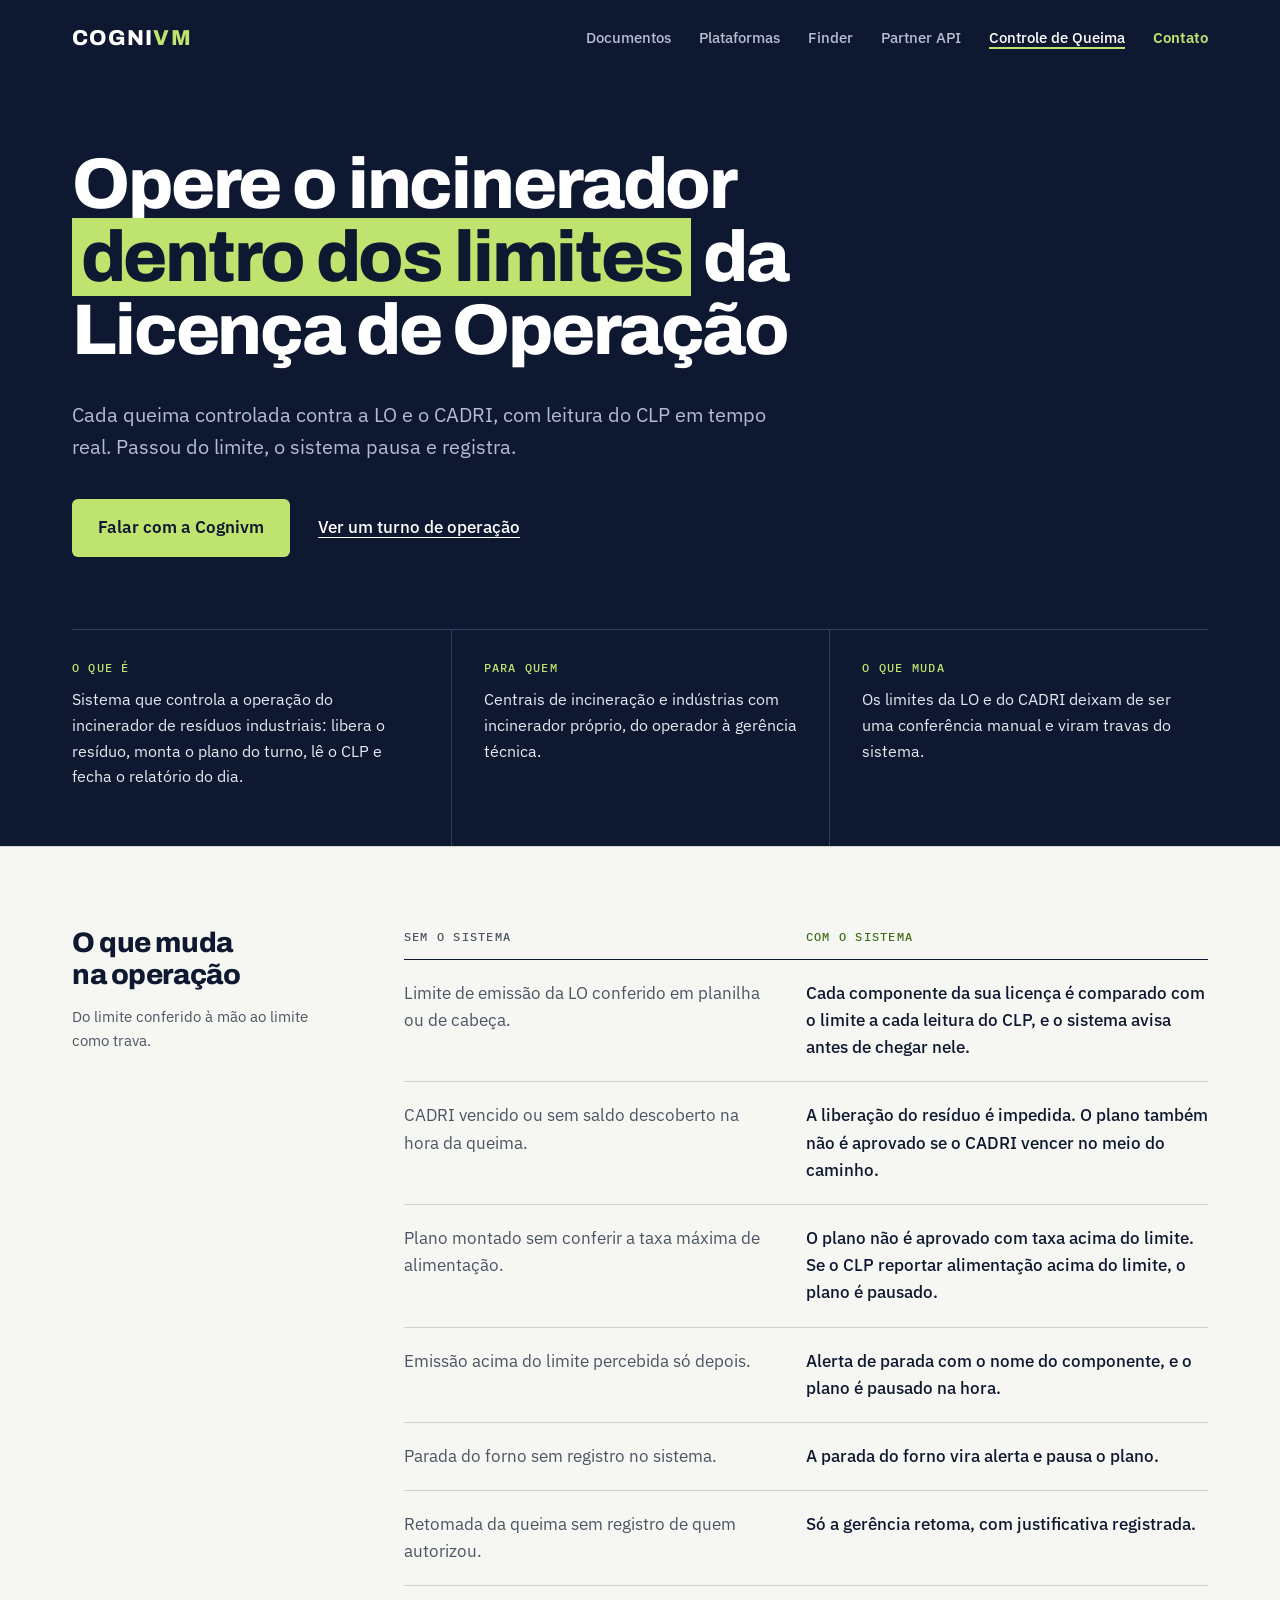
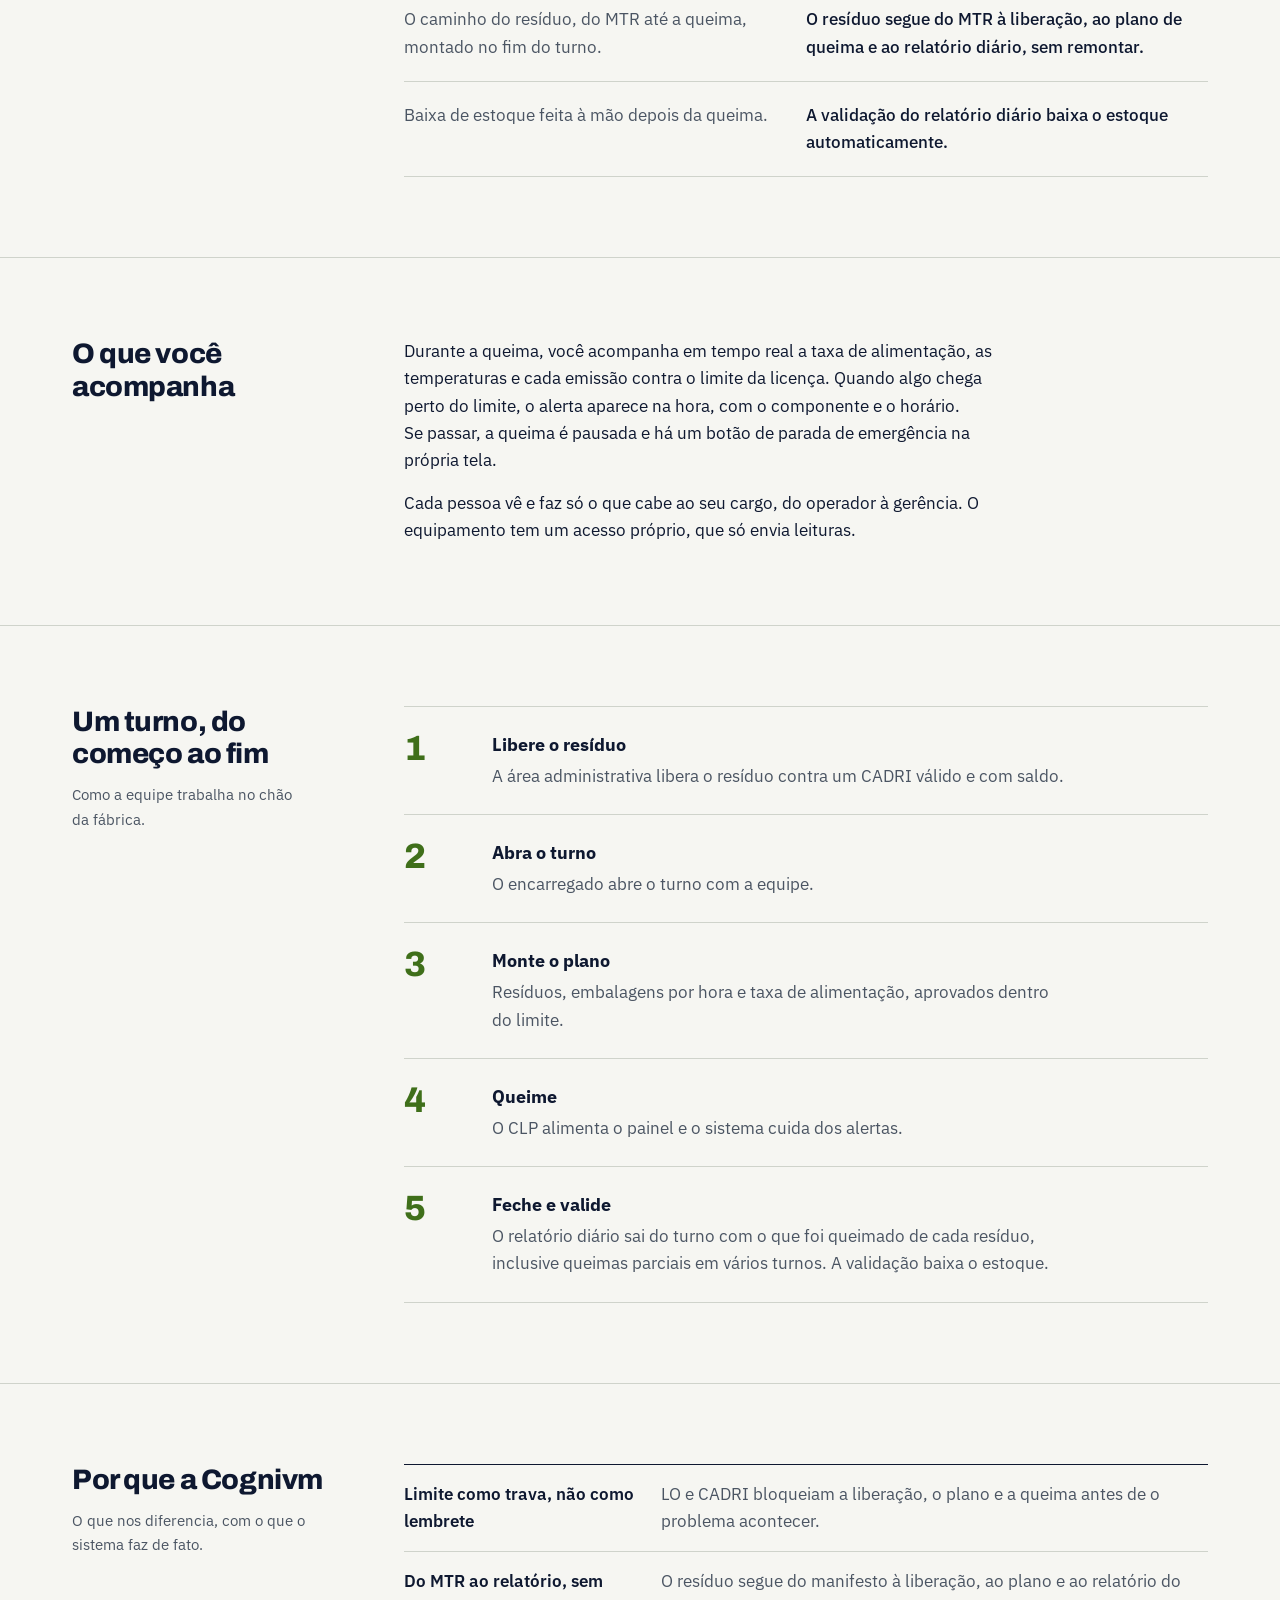
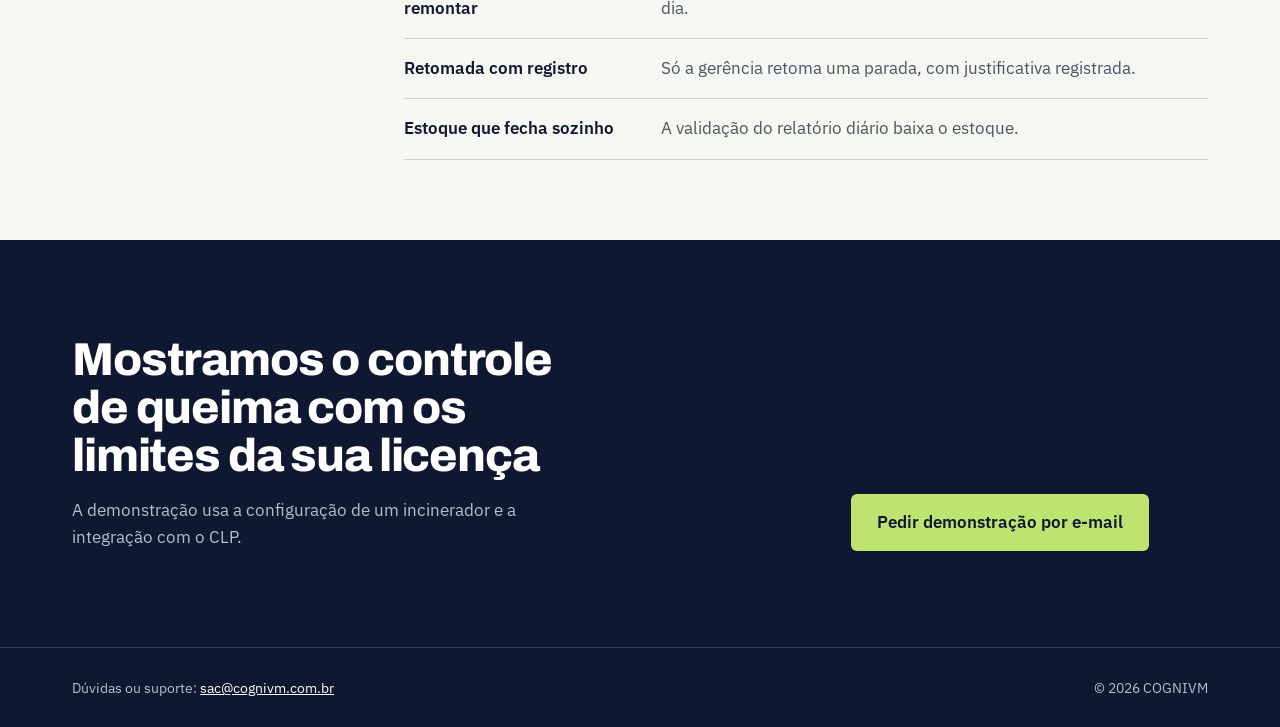
==== controle-de-queima.html @ 4757dc33 "Troca o conteúdo de manual de uso por benefício ao cliente Remove caminhos de menu, colunas de lista" ====
<!DOCTYPE html>
<html lang="pt-br">
<head>
    <meta charset="UTF-8">
    <meta name="viewport" content="width=device-width, initial-scale=1.0">
    <title>Controle de Queima | COGNIVM</title>
    <meta name="description" content="Controle do processo de incineração: limites da LO, CADRI, leitura do CLP, alertas e relatório diário.">
    <link rel="stylesheet" href="site.css">
</head>
<body>
    <header class="site-nav">
        <div class="wrap">
            <a href="index.html" class="wordmark">COGNI<span>VM</span></a>
            <ul>
                <li class="hide-md"><a href="documentos.html">Documentos</a></li>
                <li class="hide-md"><a href="plataformas.html">Plataformas</a></li>
                <li class="hide-md"><a href="finder.html">Finder</a></li>
                <li class="hide-md"><a href="partner-api.html">Partner API</a></li>
                <li class="hide-md"><a href="controle-de-queima.html" aria-current="page">Controle de Queima</a></li>
                <li class="show-md"><a href="index.html#produtos">Produtos</a></li>
                <li><a href="#contato" class="nav-contact">Contato</a></li>
            </ul>
        </div>
    </header>

    <main>
        <section class="hero">
            <div class="wrap">
                <h1>Opere o incinerador <mark>dentro dos limites</mark> da Licença de Operação</h1>
                <p class="lead">Cada queima controlada contra a LO e o CADRI, com leitura do CLP em tempo real. Passou do limite, o sistema pausa e registra.</p>
                <div class="actions">
                    <a href="#contato" class="btn-primary">Falar com a Cognivm</a>
                    <a href="#turno" class="link-ink">Ver um turno de operação</a>
                </div>
                <dl class="ficha">
                    <div><dt>O que é</dt><dd>Sistema que controla a operação do incinerador de resíduos industriais: libera o resíduo, monta o plano do turno, lê o CLP e fecha o relatório do dia.</dd></div>
                    <div><dt>Para quem</dt><dd>Centrais de incineração e indústrias com incinerador próprio, do operador à gerência técnica.</dd></div>
                    <div><dt>O que muda</dt><dd>Os limites da LO e do CADRI deixam de ser uma conferência manual e viram travas do sistema.</dd></div>
                </dl>
            </div>
        </section>

        <section class="row">
            <div class="wrap">
                <div class="rail">
                    <h2>O que muda na operação</h2>
                    <p>Do limite conferido à mão ao limite como trava.</p>
                </div>
                <div>
                    <table class="ledger">
                        <thead>
                            <tr><th scope="col">Sem o sistema</th><th scope="col">Com o sistema</th></tr>
                        </thead>
                        <tbody>
                        <tr>
                            <td data-label="Sem o sistema">Limite de emissão da LO conferido em planilha ou de cabeça.</td>
                            <td data-label="Com o sistema">Cada componente da sua licença é comparado com o limite a cada leitura do CLP, e o sistema avisa antes de chegar nele.</td>
                        </tr>
                        <tr>
                            <td data-label="Sem o sistema">CADRI vencido ou sem saldo descoberto na hora da queima.</td>
                            <td data-label="Com o sistema">A liberação do resíduo é impedida. O plano também não é aprovado se o CADRI vencer no meio do caminho.</td>
                        </tr>
                        <tr>
                            <td data-label="Sem o sistema">Plano montado sem conferir a taxa máxima de alimentação.</td>
                            <td data-label="Com o sistema">O plano não é aprovado com taxa acima do limite. Se o CLP reportar alimentação acima do limite, o plano é pausado.</td>
                        </tr>
                        <tr>
                            <td data-label="Sem o sistema">Emissão acima do limite percebida só depois.</td>
                            <td data-label="Com o sistema">Alerta de parada com o nome do componente, e o plano é pausado na hora.</td>
                        </tr>
                        <tr>
                            <td data-label="Sem o sistema">Parada do forno sem registro no sistema.</td>
                            <td data-label="Com o sistema">A parada do forno vira alerta e pausa o plano.</td>
                        </tr>
                        <tr>
                            <td data-label="Sem o sistema">Retomada da queima sem registro de quem autorizou.</td>
                            <td data-label="Com o sistema">Só a gerência retoma, com justificativa registrada.</td>
                        </tr>
                        <tr>
                            <td data-label="Sem o sistema">O caminho do resíduo, do MTR até a queima, montado no fim do turno.</td>
                            <td data-label="Com o sistema">O resíduo segue do MTR à liberação, ao plano de queima e ao relatório diário, sem remontar.</td>
                        </tr>
                        <tr>
                            <td data-label="Sem o sistema">Baixa de estoque feita à mão depois da queima.</td>
                            <td data-label="Com o sistema">A validação do relatório diário baixa o estoque automaticamente.</td>
                        </tr>
                        </tbody>
                    </table>
                </div>
            </div>
        </section>
        <section class="row">
            <div class="wrap">
                <div class="rail">
                    <h2>O que você acompanha</h2>
                </div>
                <div>
                    <div class="prose">
                        <p>Durante a queima, você acompanha em tempo real a taxa de alimentação, as temperaturas e cada emissão contra o limite da licença. Quando algo chega perto do limite, o alerta aparece na hora, com o componente e o horário. Se passar, a queima é pausada e há um botão de parada de emergência na própria tela.</p>
                        <p>Cada pessoa vê e faz só o que cabe ao seu cargo, do operador à gerência. O equipamento tem um acesso próprio, que só envia leituras.</p>
                    </div>
                </div>
            </div>
        </section>
        <section class="row" id="turno">
            <div class="wrap">
                <div class="rail">
                    <h2>Um turno, do começo ao fim</h2>
                    <p>Como a equipe trabalha no chão da fábrica.</p>
                </div>
                <div>
                    <ol class="vsteps">
                        <li><div><strong>Libere o resíduo</strong><p>A área administrativa libera o resíduo contra um CADRI válido e com saldo.</p></div></li>
                        <li><div><strong>Abra o turno</strong><p>O encarregado abre o turno com a equipe.</p></div></li>
                        <li><div><strong>Monte o plano</strong><p>Resíduos, embalagens por hora e taxa de alimentação, aprovados dentro do limite.</p></div></li>
                        <li><div><strong>Queime</strong><p>O CLP alimenta o painel e o sistema cuida dos alertas.</p></div></li>
                        <li><div><strong>Feche e valide</strong><p>O relatório diário sai do turno com o que foi queimado de cada resíduo, inclusive queimas parciais em vários turnos. A validação baixa o estoque.</p></div></li>
                    </ol>
                </div>
            </div>
        </section>
        <section class="row">
            <div class="wrap">
                <div class="rail">
                    <h2>Por que a Cognivm</h2>
                    <p>O que nos diferencia, com o que o sistema faz de fato.</p>
                </div>
                <div>
                    <table class="rules">
                        <caption class="sr-only">Por que a Cognivm</caption>
                        <tbody>
                            <tr><th scope="row">Limite como trava, não como lembrete</th><td>LO e CADRI bloqueiam a liberação, o plano e a queima antes de o problema acontecer.</td></tr>
                            <tr><th scope="row">Do MTR ao relatório, sem remontar</th><td>O resíduo segue do manifesto à liberação, ao plano e ao relatório do dia.</td></tr>
                            <tr><th scope="row">Retomada com registro</th><td>Só a gerência retoma uma parada, com justificativa registrada.</td></tr>
                            <tr><th scope="row">Estoque que fecha sozinho</th><td>A validação do relatório diário baixa o estoque.</td></tr>
                        </tbody>
                    </table>
                </div>
            </div>
        </section>
        <section class="cta" id="contato">
            <div class="wrap">
                <div>
                    <h2>Mostramos o controle de queima com os limites da sua licença</h2>
                    <p>A demonstração usa a configuração de um incinerador e a integração com o CLP.</p>
                </div>
                <div>
                    <a href="mailto:sac@cognivm.com.br?subject=Demonstra%C3%A7%C3%A3o%20Controle%20de%20Queima" class="btn-primary">Pedir demonstração por e-mail</a>
                </div>
            </div>
        </section>
    </main>

    <footer class="site-footer">
        <div class="wrap">
            <span>Dúvidas ou suporte: <a href="mailto:sac@cognivm.com.br">sac@cognivm.com.br</a></span>
            <span>&copy; 2026 COGNIVM</span>
        </div>
    </footer>
</body>
</html>
---- site.css ----
@import url('https://fonts.googleapis.com/css2?family=Archivo:wght@700;800&family=IBM+Plex+Sans:wght@400;500;600&family=IBM+Plex+Mono:wght@500&display=swap');

/* Tokens: ver DESIGN.md. Azul-marinho e verde-folha do logo. */
:root {
    --ink: #0E1830;
    --paper: #F6F6F2;
    --white: #FFFFFF;
    --muted: #4B5563;
    --rule: #CFD3CB;
    --on-ink: #E6EAF2;
    --on-ink-muted: #B4BED1;
    --rule-ink: #2E3C61;
    --lime: #BEE36E;
    --lime-hover: #CDEB8A;
    --green: #3F6F1A;
    --green-tint: #E4EFD3;
    --st-yellow: #D9A21B;
    --st-red: #B3261E;
    --st-blue: #1F5FA8;
    --st-gray: #8A919E;

    --font-display: 'Archivo', 'IBM Plex Sans', sans-serif;
    --font-text: 'IBM Plex Sans', -apple-system, sans-serif;
    --font-mono: 'IBM Plex Mono', ui-monospace, monospace;

    --radius: 6px;
    --max: 1200px;
}

* { margin: 0; padding: 0; box-sizing: border-box; }
html { color-scheme: light; scroll-behavior: smooth; }
@media (prefers-reduced-motion: reduce) { html { scroll-behavior: auto; } }

body {
    font-family: var(--font-text);
    font-size: 17px;
    line-height: 1.6;
    color: var(--ink);
    background: var(--paper);
}

h1, h2, h3 {
    font-family: var(--font-display);
    font-weight: 800;
    line-height: 1.05;
    letter-spacing: -0.02em;
    text-wrap: balance;
}
h2 { font-size: clamp(1.5rem, 2.2vw, 1.9rem); letter-spacing: -0.015em; line-height: 1.15; }
h3 { font-size: 1.2rem; line-height: 1.2; }
p { text-wrap: pretty; }

a { color: var(--green); }
a:focus-visible, button:focus-visible { outline: 2px solid var(--green); outline-offset: 3px; }
.site-nav a:focus-visible, .site-nav button:focus-visible,
.hero a:focus-visible, .cta a:focus-visible, .site-footer a:focus-visible,
.modal button:focus-visible { outline-color: var(--lime); }

.wrap { max-width: var(--max); margin: 0 auto; padding: 0 32px; }
.sr-only { position: absolute; width: 1px; height: 1px; overflow: hidden; clip: rect(0 0 0 0); white-space: nowrap; }

/* ── Nav ── */
.site-nav { background: var(--ink); color: var(--on-ink); }
.site-nav .wrap { display: flex; align-items: center; justify-content: space-between; height: 76px; }
.wordmark {
    font-family: var(--font-display);
    font-weight: 800;
    font-size: 1.35rem;
    letter-spacing: 0.06em;
    color: var(--white);
    text-decoration: none;
}
.wordmark span { color: var(--lime); }
.site-nav ul { display: flex; gap: 28px; list-style: none; align-items: center; }
.site-nav ul a, .site-nav button.link {
    color: var(--on-ink-muted);
    text-decoration: none;
    font: inherit;
    font-size: 0.95rem;
    font-weight: 500;
    background: none;
    border: 0;
    cursor: pointer;
    transition: color 150ms ease-out;
}
.site-nav ul a:hover, .site-nav button.link:hover { color: var(--white); }
.site-nav ul a[aria-current="page"] { color: var(--white); box-shadow: 0 2px 0 var(--lime); }
.site-nav ul a.nav-contact { color: var(--lime); font-weight: 600; }
.site-nav .show-md { display: none; }

/* ── Botões ── */
.btn-primary {
    display: inline-block;
    background: var(--lime);
    color: var(--ink);
    padding: 15px 26px;
    border-radius: var(--radius);
    font-weight: 600;
    text-decoration: none;
    transition: background-color 150ms ease-out;
}
.btn-primary:hover { background: var(--lime-hover); }
.link-ink { color: var(--white); font-weight: 500; text-underline-offset: 4px; }
.link-ink:hover { color: var(--lime); }
.text-link { font-weight: 600; text-underline-offset: 4px; }

/* ── Hero ── */
.hero { background: var(--ink); color: var(--on-ink); padding: 72px 0 0; }
.hero h1 {
    color: var(--white);
    font-size: clamp(2.3rem, 5.6vw, 4.75rem);
    line-height: 1.02;
    letter-spacing: -0.03em;
    max-width: 21ch;
    margin-bottom: 32px;
}
.hero mark {
    background: var(--lime);
    color: var(--ink);
    padding: 0 0.12em;
    -webkit-box-decoration-break: clone;
    box-decoration-break: clone;
}
.hero .lead { font-size: 1.25rem; color: var(--on-ink-muted); max-width: 58ch; margin-bottom: 36px; }
.hero .actions { display: flex; gap: 28px; align-items: center; flex-wrap: wrap; margin-bottom: 72px; }

/* As três respostas que o cliente procura */
.ficha { display: grid; grid-template-columns: repeat(3, 1fr); border-top: 1px solid var(--rule-ink); }
.ficha > div { padding: 28px 32px 56px 0; }
.ficha > div + div { padding-left: 32px; border-left: 1px solid var(--rule-ink); }
.ficha dt {
    font-family: var(--font-mono);
    font-weight: 500;
    font-size: 0.78rem;
    letter-spacing: 0.1em;
    text-transform: uppercase;
    color: var(--lime);
    margin-bottom: 10px;
}
.ficha dd { color: var(--on-ink); font-size: 1rem; max-width: 40ch; }

/* ── Seções: título na margem, conteúdo ao lado ── */
.row { border-top: 1px solid var(--rule); padding: 80px 0; }
.row:first-of-type { border-top: 0; }
.row .wrap { display: grid; grid-template-columns: 3fr 9fr; gap: 64px; }
.row--flat .wrap { display: block; }
.rail { align-self: start; position: sticky; top: 28px; }
.rail p { color: var(--muted); font-size: 0.95rem; margin-top: 12px; max-width: 30ch; }

/* ── Ledger: sem o sistema / com o sistema ── */
.ledger { width: 100%; border-collapse: collapse; }
.ledger th {
    text-align: left;
    font-family: var(--font-mono);
    font-weight: 500;
    font-size: 0.78rem;
    letter-spacing: 0.1em;
    text-transform: uppercase;
    color: var(--muted);
    padding: 0 32px 12px 0;
    border-bottom: 1px solid var(--ink);
}
.ledger th + th { color: var(--green); }
.ledger td { padding: 20px 32px 20px 0; vertical-align: top; border-bottom: 1px solid var(--rule); width: 50%; }
.ledger td:first-child { color: var(--muted); }
.ledger td:last-child { font-weight: 500; padding-right: 0; }

/* ── Documento com definição (Resíduos) ── */
.docrow { display: grid; grid-template-columns: 2fr 5fr; gap: 48px; padding: 32px 0; border-bottom: 1px solid var(--rule); }
.docrow:first-child { padding-top: 0; }
.docrow .acronym { font-family: var(--font-display); font-weight: 800; font-size: clamp(3rem, 6vw, 4.5rem); line-height: 0.95; letter-spacing: -0.03em; }
.docrow .full { color: var(--muted); font-size: 0.9rem; margin-top: 8px; }
.docrow .def { font-size: 1.15rem; max-width: 52ch; margin-bottom: 20px; }
.docrow .label {
    font-family: var(--font-mono);
    font-weight: 500;
    font-size: 0.78rem;
    letter-spacing: 0.1em;
    text-transform: uppercase;
    color: var(--green);
    margin-bottom: 8px;
}
.docrow ul { padding-left: 20px; }
.docrow li { margin-bottom: 6px; max-width: 58ch; }

/* ── Passos em sequência ── */
.vsteps { list-style: none; counter-reset: v; }
.vsteps li {
    counter-increment: v;
    display: grid;
    grid-template-columns: 72px 1fr;
    gap: 16px;
    padding: 24px 0;
    border-top: 1px solid var(--rule);
}
.vsteps li:last-child { border-bottom: 1px solid var(--rule); }
.vsteps li::before { content: counter(v); font-family: var(--font-display); font-weight: 800; font-size: 2.2rem; line-height: 1; color: var(--green); }
.vsteps strong { display: block; font-size: 1.1rem; margin-bottom: 4px; }
.vsteps p { color: var(--muted); max-width: 58ch; }

/* ── Tabelas de referência ── */
.rules { width: 100%; border-collapse: collapse; border-top: 1px solid var(--ink); }
.rules th, .rules td { text-align: left; vertical-align: top; padding: 16px 24px 16px 0; border-bottom: 1px solid var(--rule); }
.rules th { width: 32%; font-weight: 600; }
.rules td { color: var(--muted); }

.table-scroll { overflow-x: auto; }
.matrix { width: 100%; min-width: 640px; border-collapse: collapse; font-size: 0.95rem; }
.matrix th, .matrix td { text-align: left; padding: 14px 20px 14px 0; border-bottom: 1px solid var(--rule); vertical-align: top; }
.matrix thead th {
    font-family: var(--font-mono);
    font-weight: 500;
    font-size: 0.78rem;
    letter-spacing: 0.1em;
    text-transform: uppercase;
    color: var(--muted);
    border-bottom: 1px solid var(--ink);
}
.matrix tbody th { font-weight: 600; white-space: nowrap; }
.matrix tbody th small { display: block; font-weight: 400; color: var(--muted); font-size: 0.85rem; }
.matrix .yes { color: var(--green); font-weight: 600; }
.matrix-note { margin-top: 16px; font-size: 0.92rem; color: var(--muted); max-width: 64ch; }
.lead-in { font-size: 1.1rem; max-width: 56ch; margin-bottom: 28px; }

.facts { border-top: 1px solid var(--ink); }
.facts div { display: grid; grid-template-columns: 160px 1fr; gap: 16px; padding: 14px 0; border-bottom: 1px solid var(--rule); }
.facts dt { font-weight: 600; }
.facts dd { color: var(--muted); }
.facts-label {
    font-family: var(--font-mono);
    font-weight: 500;
    font-size: 0.78rem;
    letter-spacing: 0.1em;
    text-transform: uppercase;
    color: var(--green);
    margin-bottom: 10px;
}
.stack > * + * { margin-top: 40px; }

.prose p { max-width: 62ch; margin-bottom: 16px; }
.prose p:last-child { margin-bottom: 0; }

/* ── Home: produtos explicados ── */
.product { border-top: 1px solid var(--ink); padding: 48px 0; display: grid; grid-template-columns: 5fr 7fr; gap: 64px; }
.product h2 { font-size: clamp(2rem, 3.6vw, 3rem); letter-spacing: -0.025em; line-height: 1; margin-bottom: 20px; }
.product .more { display: inline-block; margin-top: 4px; }
.product dl > div { display: grid; grid-template-columns: 120px 1fr; gap: 16px; padding: 14px 0; border-bottom: 1px solid var(--rule); }
.product dl > div:last-child { border-bottom: 0; }
.product dt {
    font-family: var(--font-mono);
    font-weight: 500;
    font-size: 0.78rem;
    letter-spacing: 0.1em;
    text-transform: uppercase;
    color: var(--green);
    padding-top: 4px;
}
.product dd { max-width: 58ch; }
.product--minor { padding: 28px 0; }
.product--minor h2 { font-size: 1.5rem; margin-bottom: 0; }

/* ── Chamada final ── */
.cta { background: var(--ink); color: var(--on-ink); padding: 96px 0; }
.cta .wrap { display: grid; grid-template-columns: 8fr 4fr; gap: 64px; align-items: end; }
.cta h2 { color: var(--white); font-size: clamp(1.9rem, 3.6vw, 3rem); letter-spacing: -0.025em; line-height: 1.05; max-width: 20ch; }
.cta p { color: var(--on-ink-muted); margin-top: 16px; max-width: 52ch; }

.site-footer { background: var(--ink); border-top: 1px solid var(--rule-ink); padding: 28px 0; font-size: 0.9rem; color: var(--on-ink-muted); }
.site-footer .wrap { display: flex; justify-content: space-between; gap: 16px; flex-wrap: wrap; }
.site-footer a { color: var(--white); }

/* Modal do vídeo institucional */
.modal { display: none; position: fixed; inset: 0; z-index: 10; background: rgba(14, 24, 48, 0.94); }
.modal.open { display: grid; place-items: center; }
.modal-inner { width: min(900px, 90vw); }
.modal video { width: 100%; display: block; border-radius: var(--radius); }
.modal-close { display: block; margin: 0 0 12px auto; background: none; border: 0; color: var(--white); font: inherit; font-weight: 600; cursor: pointer; }

/* ── Responsivo ── */
@media (max-width: 960px) {
    .site-nav ul .hide-md { display: none; }
    .site-nav ul .show-md { display: list-item; }
    .row .wrap, .product, .cta .wrap, .docrow { grid-template-columns: 1fr; gap: 32px; }
    .rail { position: static; }
    .row { padding: 56px 0; }
    .ficha { grid-template-columns: 1fr; }
    .ficha > div, .ficha > div + div { padding: 24px 0; border-left: 0; border-bottom: 1px solid var(--rule-ink); }
    .ficha > div:last-child { border-bottom: 0; padding-bottom: 48px; }
    .ledger, .ledger tbody, .ledger tr, .ledger td { display: block; width: 100%; }
    .ledger thead { display: none; }
    .ledger tr { padding: 20px 0; border-bottom: 1px solid var(--rule); }
    .ledger td { border: 0; padding: 4px 0; width: 100%; }
    .ledger td::before { content: attr(data-label); display: block; font-family: var(--font-mono); font-size: 0.72rem; letter-spacing: 0.1em; text-transform: uppercase; color: var(--muted); margin-bottom: 2px; }
    .ledger td:last-child::before { color: var(--green); }
    .rules th { width: auto; display: block; padding-bottom: 4px; border-bottom: 0; }
    .rules td { display: block; padding-top: 0; }
}
@media (max-width: 600px) {
    .wrap { padding: 0 20px; }
    .hero { padding-top: 48px; }
    .hero .actions { margin-bottom: 48px; }
    .site-nav ul { gap: 16px; }
    .site-nav ul .hide-sm { display: none; }
    .facts div, .product dl > div { grid-template-columns: 1fr; gap: 2px; }
    .vsteps li { grid-template-columns: 48px 1fr; }
    .cta { padding: 64px 0; }
}

/* ── Caminho de menu no Odoo ── */
.path { display: flex; flex-wrap: wrap; gap: 6px 8px; align-items: center; font-family: var(--font-mono); font-size: 0.82rem; }
.path span { border: 1px solid var(--rule); background: var(--white); padding: 3px 10px; border-radius: var(--radius); }
.path i { font-style: normal; color: var(--muted); }
.path b { font-weight: 500; color: var(--muted); }

/* ── Tarefas em poucos passos ── */
.task { padding: 28px 0; border-top: 1px solid var(--rule); display: grid; grid-template-columns: 4fr 8fr; gap: 32px; }
.task:last-child { border-bottom: 1px solid var(--rule); }
.task h3 { margin-bottom: 12px; }
.task ol { padding-left: 22px; }
.task li { margin-bottom: 6px; max-width: 58ch; }
.task li::marker { color: var(--green); font-weight: 600; }

/* ── Cobertura por plataforma: tudo preenchido ── */
.cover { width: 100%; min-width: 640px; border-collapse: separate; border-spacing: 6px; margin: -6px; }
.cover thead th {
    text-align: left;
    font-family: var(--font-mono);
    font-weight: 500;
    font-size: 0.78rem;
    letter-spacing: 0.1em;
    text-transform: uppercase;
    color: var(--muted);
    padding: 0 12px 6px;
}
.cover tbody th { text-align: left; font-weight: 600; padding: 12px 12px 12px 0; white-space: nowrap; vertical-align: middle; }
.cover tbody th small { display: block; font-weight: 400; color: var(--muted); font-size: 0.82rem; }
.cover td { background: var(--green-tint); padding: 12px 14px; border-radius: var(--radius); vertical-align: top; font-size: 0.92rem; }
.cover td strong { display: block; font-size: 0.95rem; }
.cover td span { color: var(--muted); font-size: 0.85rem; }
.cover td.strong { background: var(--green); color: var(--white); }
.cover td.strong span { color: #E4EFD3; }

/* ── Legenda de situações ── */
.legend { list-style: none; border-top: 1px solid var(--ink); }
.legend li { display: grid; grid-template-columns: 24px 140px 1fr; gap: 12px; align-items: baseline; padding: 12px 0; border-bottom: 1px solid var(--rule); }
.legend .sw { width: 12px; height: 12px; display: inline-block; }
.legend .sw--green { background: var(--green); }
.legend .sw--yellow { background: var(--st-yellow); }
.legend .sw--red { background: var(--st-red); }
.legend .sw--blue { background: var(--st-blue); }
.legend .sw--gray { background: var(--st-gray); }
.legend strong { font-weight: 600; }
.legend span:last-child { color: var(--muted); }

@media (max-width: 960px) {
    .task { grid-template-columns: 1fr; gap: 12px; }
}
@media (max-width: 600px) {
    .legend li { grid-template-columns: 24px 1fr; }
    .legend span:last-child { grid-column: 2; }
}
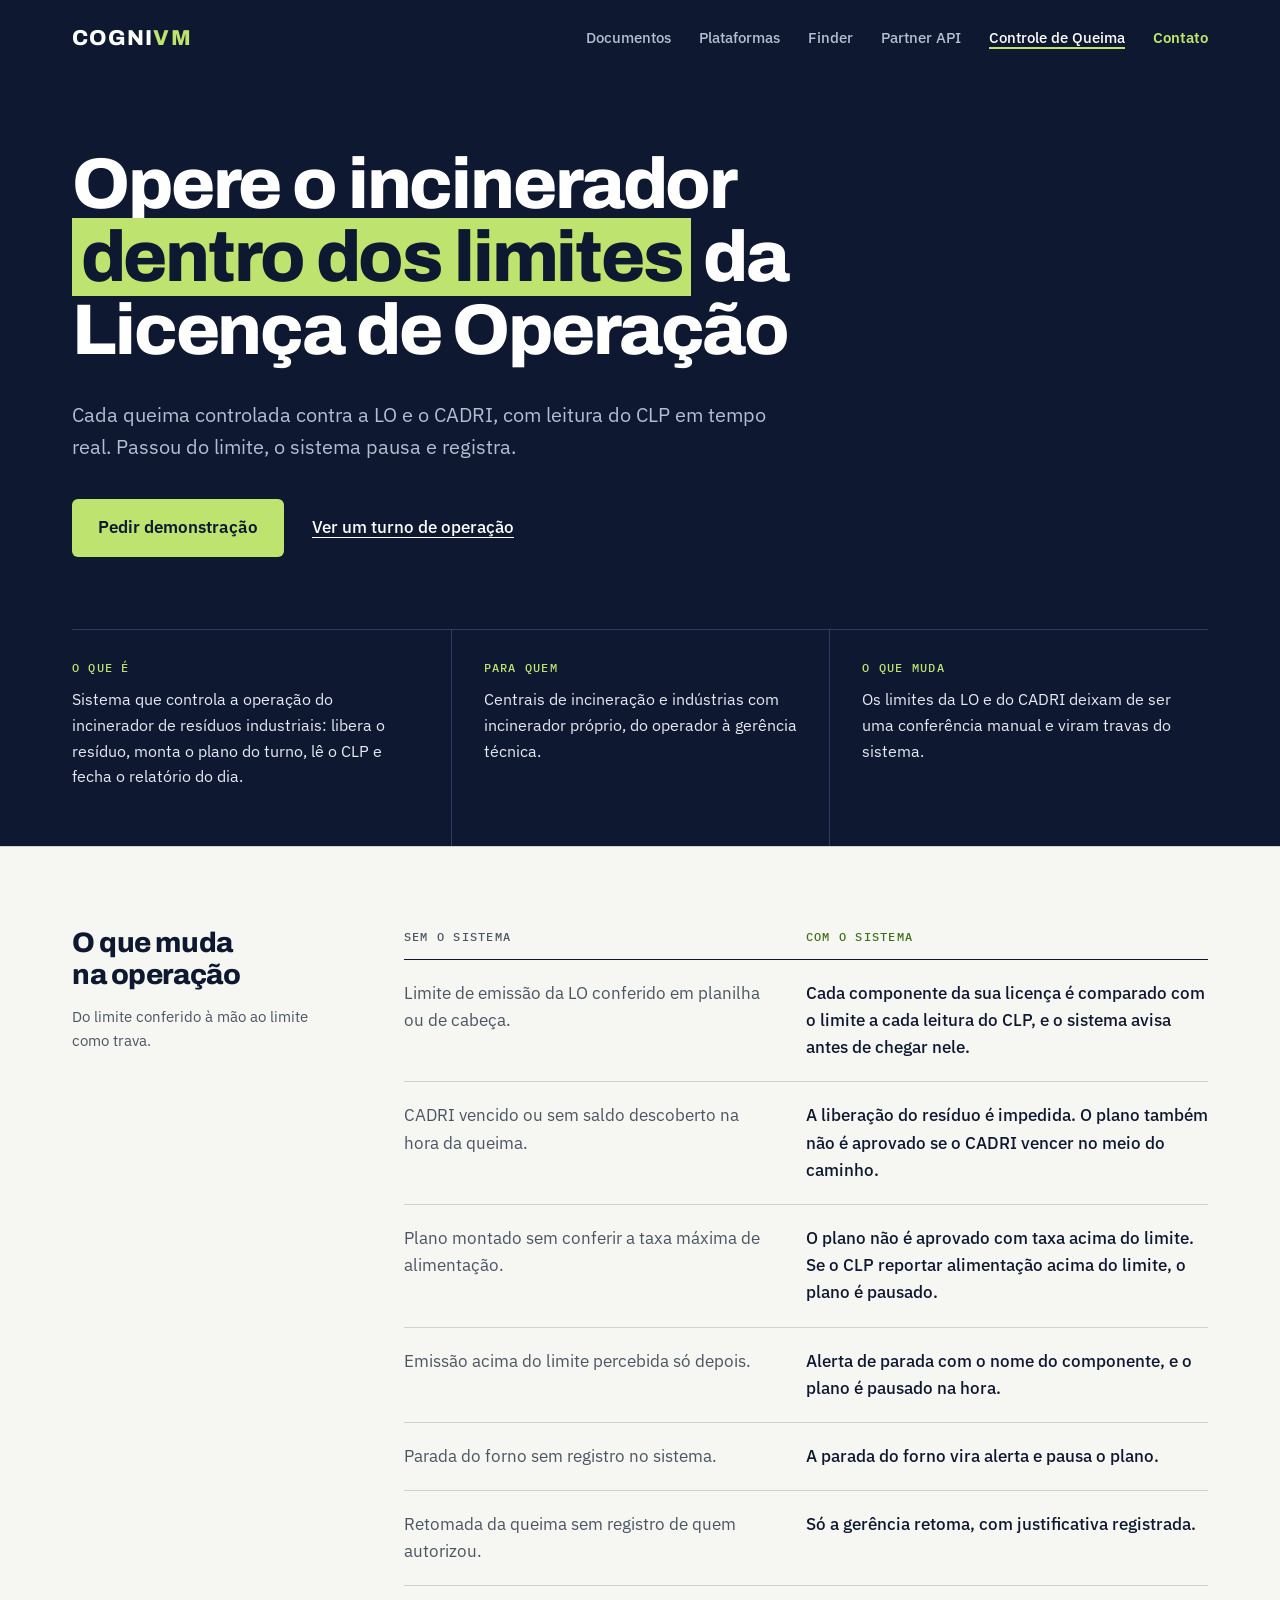
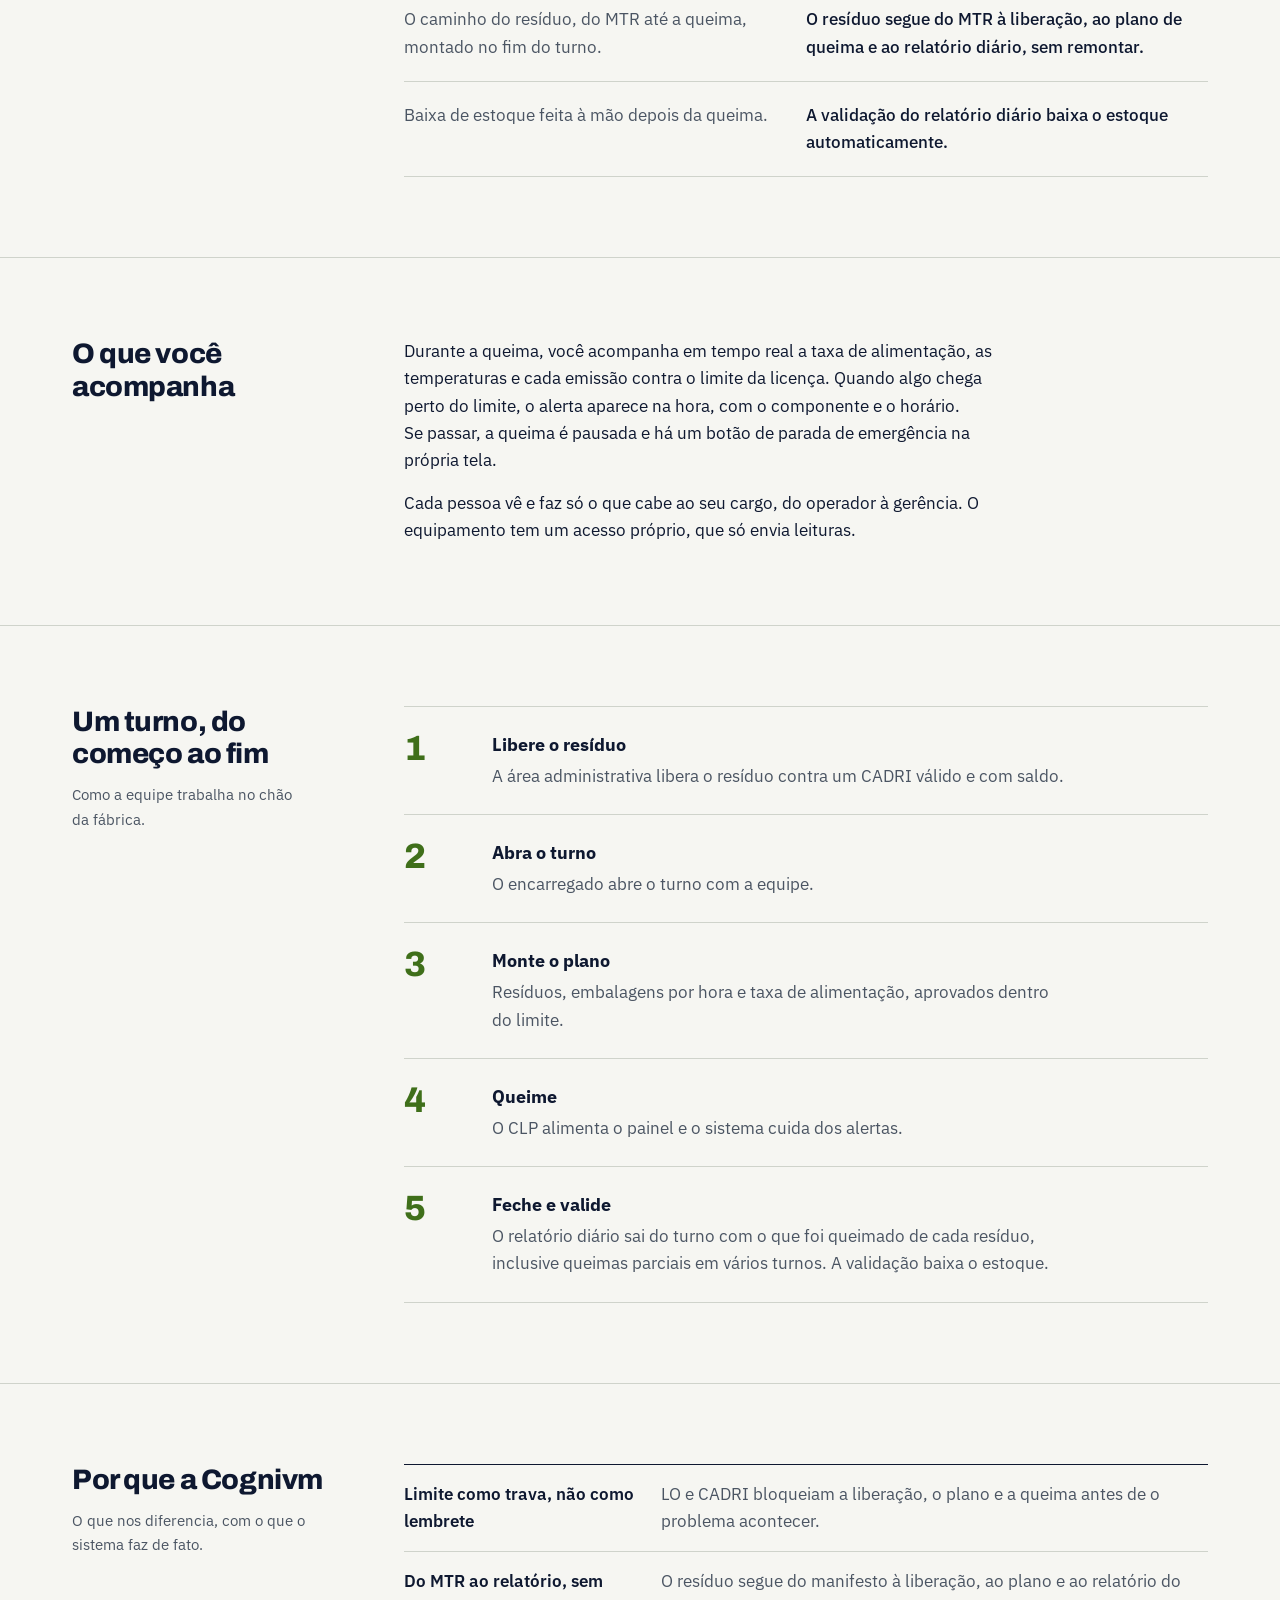
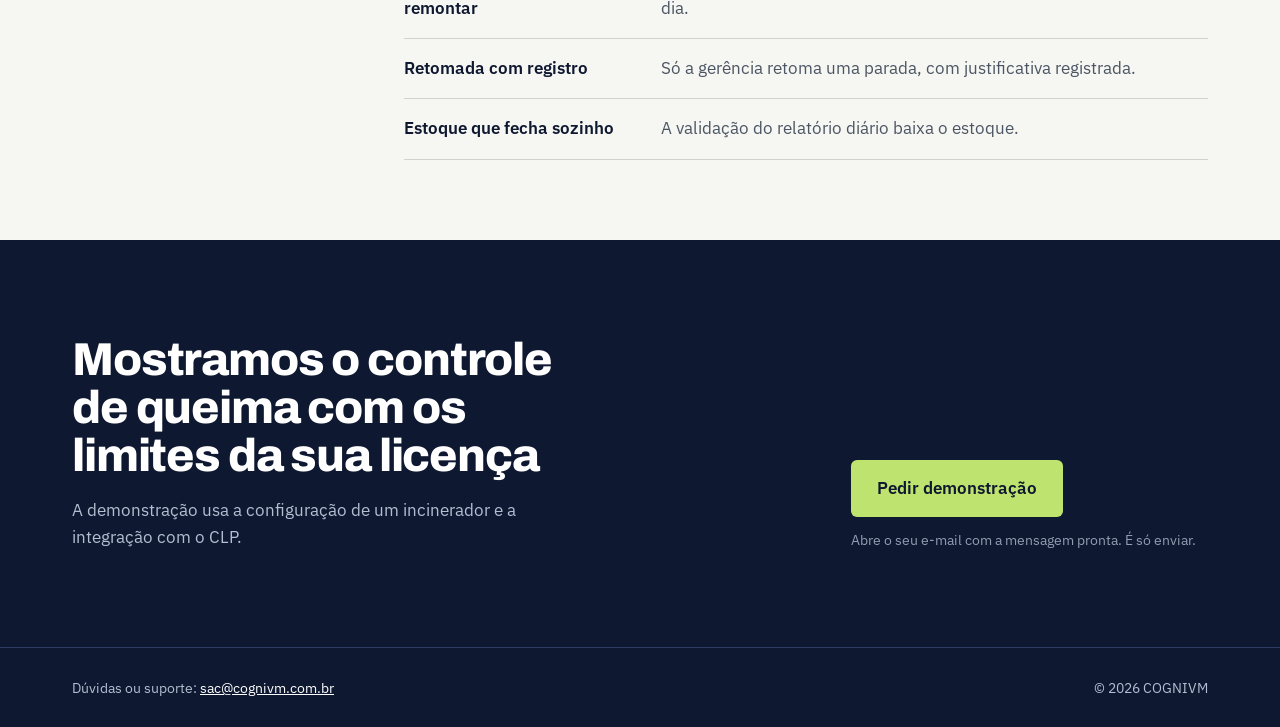
==== commit 179522da: "Aplica boas práticas de landing page SaaS: CTA único, vídeo logo após o hero e títulos mais curtos C" ====
--- a/controle-de-queima.html
+++ b/controle-de-queima.html
@@ -29,7 +29,7 @@
                 <h1>Opere o incinerador <mark>dentro dos limites</mark> da Licença de Operação</h1>
                 <p class="lead">Cada queima controlada contra a LO e o CADRI, com leitura do CLP em tempo real. Passou do limite, o sistema pausa e registra.</p>
                 <div class="actions">
-                    <a href="#contato" class="btn-primary">Falar com a Cognivm</a>
+                    <a href="#contato" class="btn-primary">Pedir demonstração</a>
                     <a href="#turno" class="link-ink">Ver um turno de operação</a>
                 </div>
                 <dl class="ficha">
@@ -145,7 +145,8 @@
                     <p>A demonstração usa a configuração de um incinerador e a integração com o CLP.</p>
                 </div>
                 <div>
-                    <a href="mailto:sac@cognivm.com.br?subject=Demonstra%C3%A7%C3%A3o%20Controle%20de%20Queima" class="btn-primary">Pedir demonstração por e-mail</a>
+                    <a href="mailto:sac@cognivm.com.br?subject=Demonstra%C3%A7%C3%A3o%20Controle%20de%20Queima" class="btn-primary">Pedir demonstração</a>
+                    <p class="micro">Abre o seu e-mail com a mensagem pronta. É só enviar.</p>
                 </div>
             </div>
         </section>
--- a/site.css
+++ b/site.css
@@ -53,8 +53,7 @@
 a { color: var(--green); }
 a:focus-visible, button:focus-visible { outline: 2px solid var(--green); outline-offset: 3px; }
 .site-nav a:focus-visible, .site-nav button:focus-visible,
-.hero a:focus-visible, .cta a:focus-visible, .site-footer a:focus-visible,
-.modal button:focus-visible { outline-color: var(--lime); }
+.hero a:focus-visible, .cta a:focus-visible, .site-footer a:focus-visible { outline-color: var(--lime); }
 
 .wrap { max-width: var(--max); margin: 0 auto; padding: 0 32px; }
 .sr-only { position: absolute; width: 1px; height: 1px; overflow: hidden; clip: rect(0 0 0 0); white-space: nowrap; }
@@ -269,12 +268,6 @@
 .site-footer .wrap { display: flex; justify-content: space-between; gap: 16px; flex-wrap: wrap; }
 .site-footer a { color: var(--white); }
 
-/* Modal do vídeo institucional */
-.modal { display: none; position: fixed; inset: 0; z-index: 10; background: rgba(14, 24, 48, 0.94); }
-.modal.open { display: grid; place-items: center; }
-.modal-inner { width: min(900px, 90vw); }
-.modal video { width: 100%; display: block; border-radius: var(--radius); }
-.modal-close { display: block; margin: 0 0 12px auto; background: none; border: 0; color: var(--white); font: inherit; font-weight: 600; cursor: pointer; }
 
 /* ── Responsivo ── */
 @media (max-width: 960px) {
@@ -359,3 +352,16 @@
     .legend li { grid-template-columns: 24px 1fr; }
     .legend span:last-child { grid-column: 2; }
 }
+
+/* Vídeos incorporados */
+.videos { display: grid; grid-template-columns: repeat(auto-fit, minmax(min(100%, 320px), 1fr)); gap: 32px 24px; }
+.video { margin: 0; }
+.video-frame { position: relative; aspect-ratio: 16 / 9; background: var(--ink); border-radius: var(--radius); overflow: hidden; }
+.video-frame iframe { position: absolute; inset: 0; width: 100%; height: 100%; border: 0; }
+.video figcaption { margin-top: 12px; font-size: 15px; line-height: 1.5; color: var(--muted, #4B5563); }
+.video figcaption strong { color: var(--ink); display: block; }
+
+.cta .micro { margin: 12px 0 0; font-size: 14px; opacity: 0.8; }
+.row[id="video"] .rail p { max-width: 28ch; }
+
+h1, h2 { text-wrap: balance; }
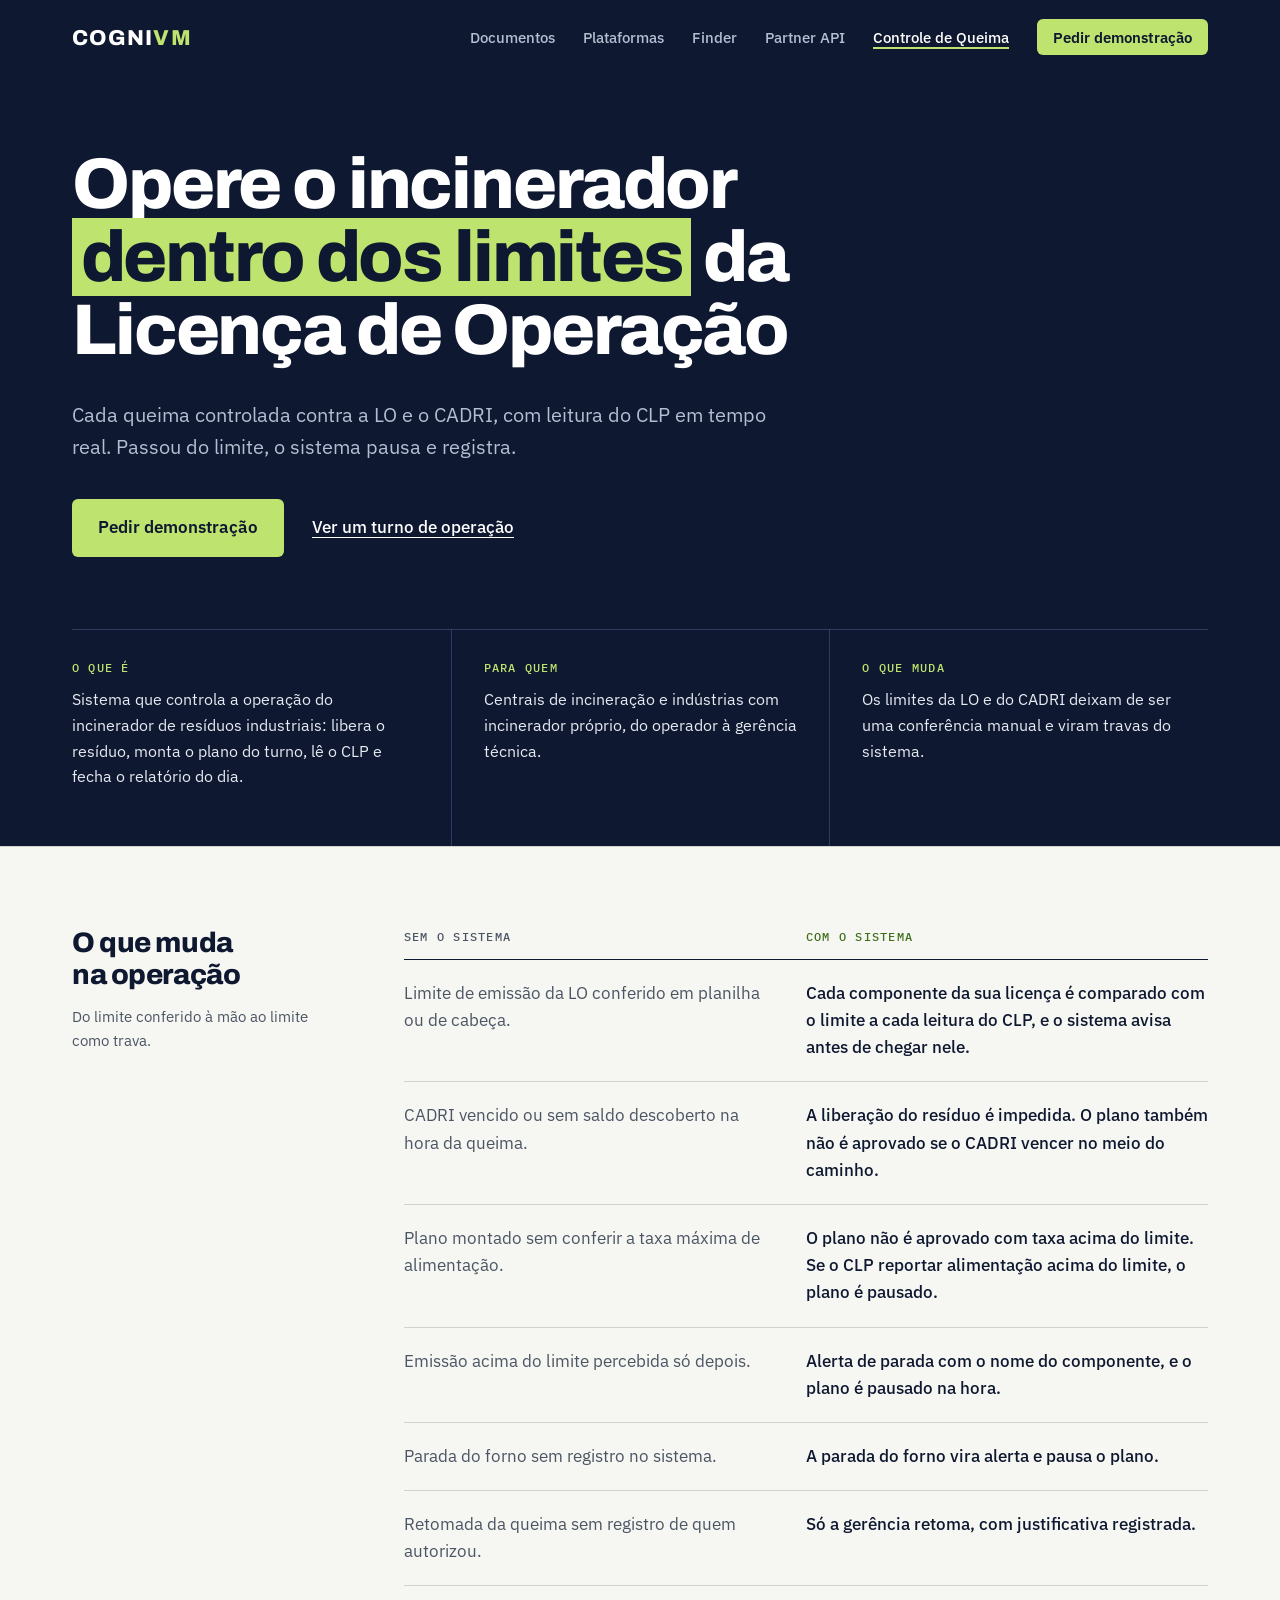
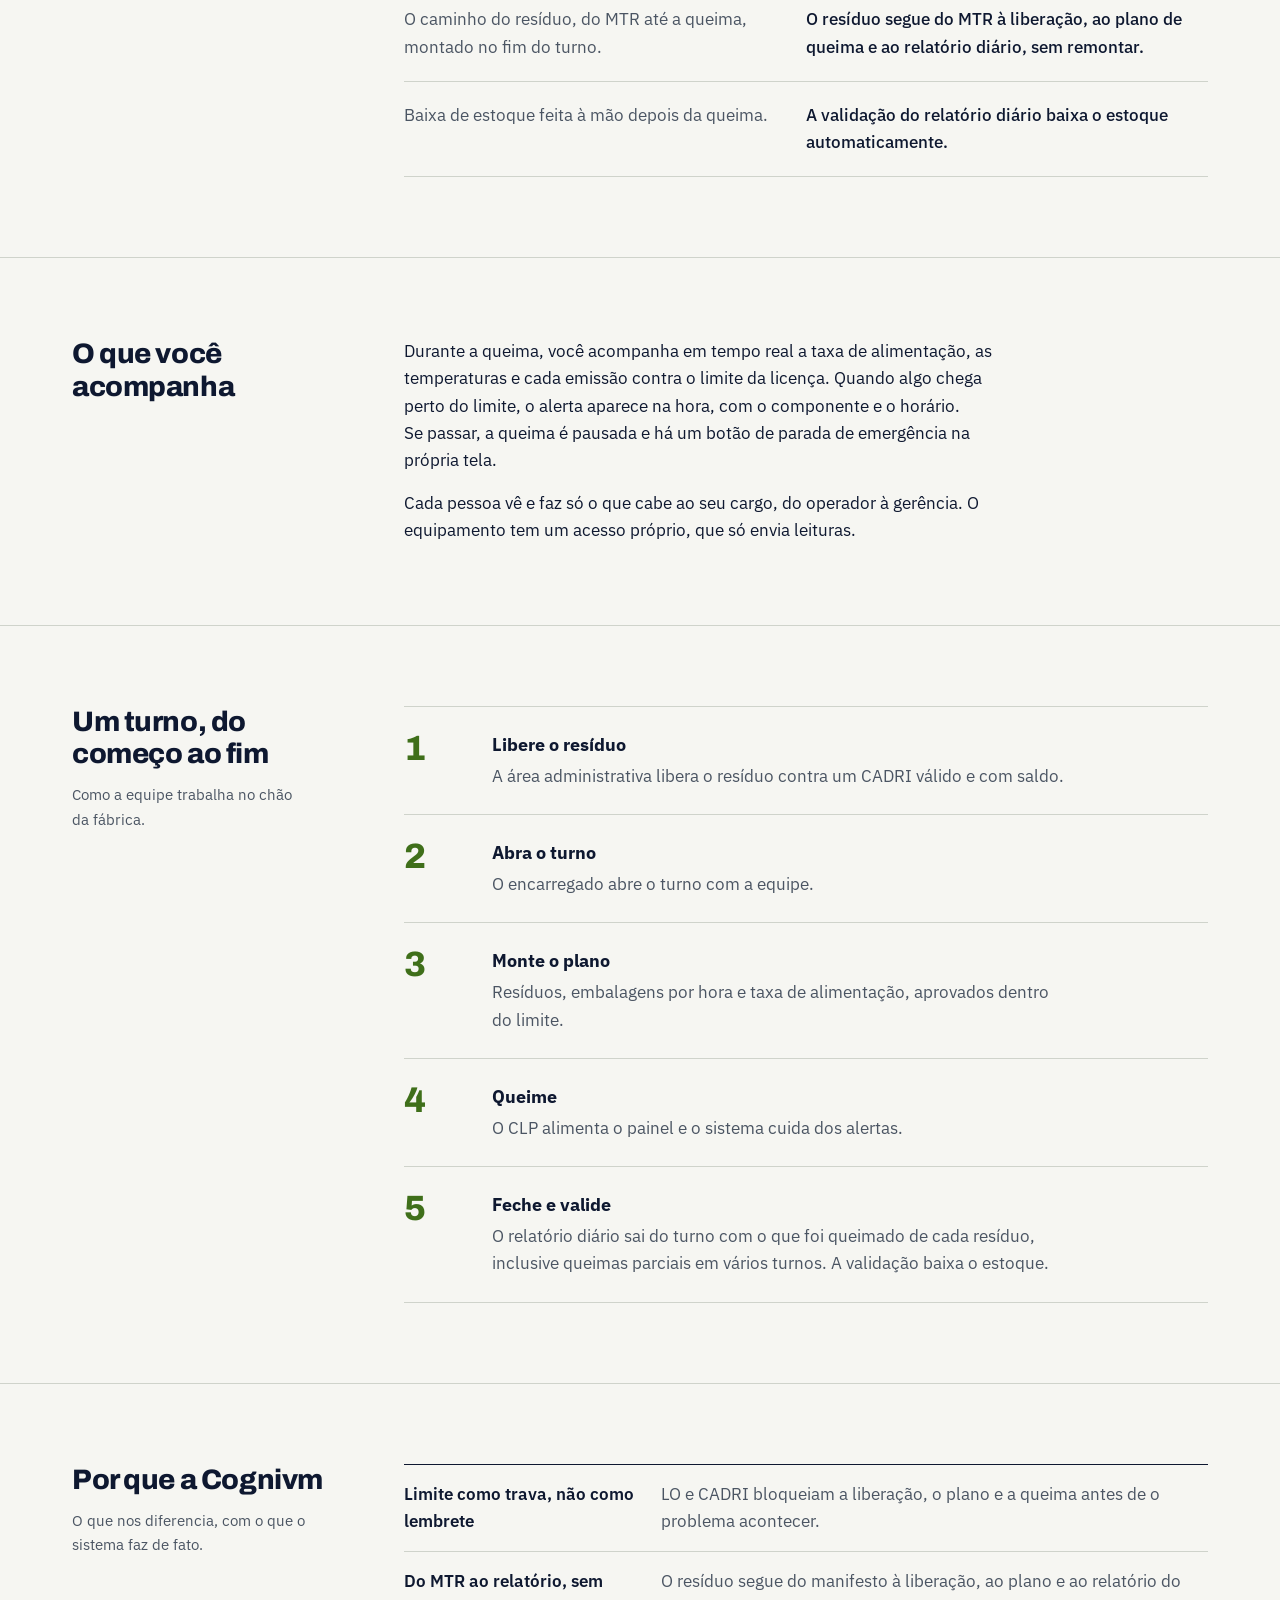
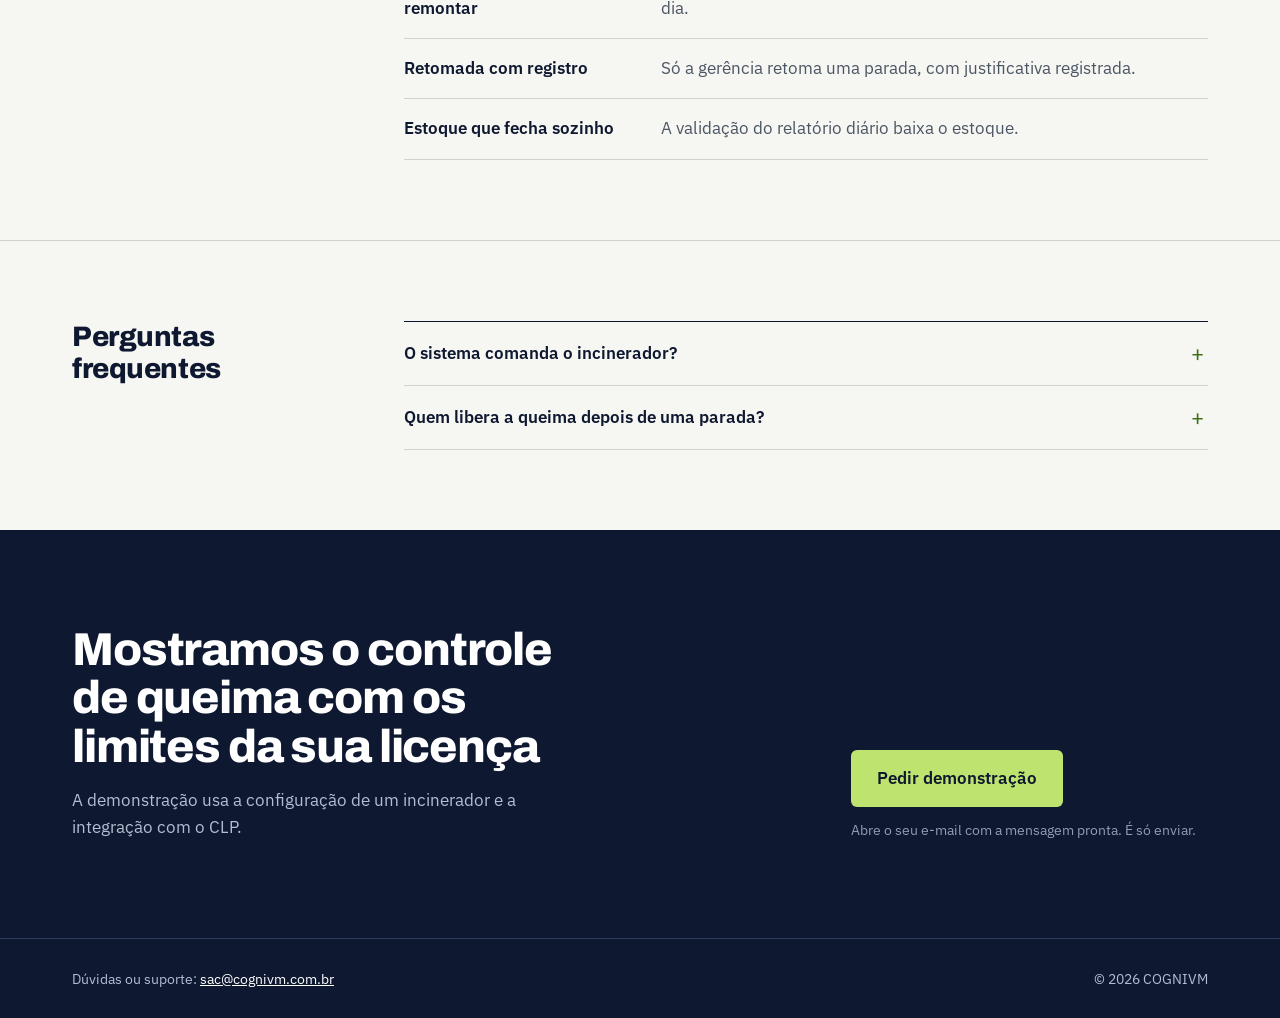
==== commit f1246e32: "Aplica padrões comuns de landing pages SaaS: botão no menu, faixa de órgãos e perguntas frequentes C" ====
--- a/controle-de-queima.html
+++ b/controle-de-queima.html
@@ -18,7 +18,7 @@
                 <li class="hide-md"><a href="partner-api.html">Partner API</a></li>
                 <li class="hide-md"><a href="controle-de-queima.html" aria-current="page">Controle de Queima</a></li>
                 <li class="show-md"><a href="index.html#produtos">Produtos</a></li>
-                <li><a href="#contato" class="nav-contact">Contato</a></li>
+                <li><a href="#contato" class="nav-contact">Pedir demonstração</a></li>
             </ul>
         </div>
     </header>
@@ -138,6 +138,25 @@
                 </div>
             </div>
         </section>
+        <section class="row">
+            <div class="wrap">
+                <div class="rail">
+                    <h2>Perguntas frequentes</h2>
+                </div>
+                <div>
+                    <div class="faq">
+                        <details>
+                            <summary>O sistema comanda o incinerador?</summary>
+                            <p>Não. O intertravamento continua com o CLP. O sistema lê as medições, compara com os limites da Licença de Operação e do CADRI, registra o alerta e pausa o plano.</p>
+                        </details>
+                        <details>
+                            <summary>Quem libera a queima depois de uma parada?</summary>
+                            <p>Somente a gerência técnica, com uma justificativa registrada no próprio alerta.</p>
+                        </details>
+                    </div>
+                </div>
+            </div>
+        </section>
         <section class="cta" id="contato">
             <div class="wrap">
                 <div>
--- a/site.css
+++ b/site.css
@@ -365,3 +365,24 @@
 .row[id="video"] .rail p { max-width: 28ch; }
 
 h1, h2 { text-wrap: balance; }
+
+/* Botão de ação no menu */
+.site-nav ul a.nav-contact { background: var(--lime); color: var(--ink); padding: 8px 16px; border-radius: var(--radius); }
+.site-nav ul a.nav-contact:hover { background: #CDEB8A; }
+
+/* Faixa de órgãos atendidos */
+.strip { border-bottom: 1px solid var(--rule); background: var(--white); }
+.strip .wrap { display: flex; align-items: baseline; gap: 16px 32px; flex-wrap: wrap; padding-top: 20px; padding-bottom: 20px; }
+.strip p { margin: 0; font-size: 14px; font-weight: 600; color: var(--muted); }
+.strip ul { list-style: none; margin: 0; padding: 0; display: flex; flex-wrap: wrap; gap: 8px 28px; }
+.strip li { display: flex; flex-direction: column; font-size: 13px; color: var(--muted); }
+.strip li strong { font-family: "IBM Plex Mono", monospace; font-size: 15px; color: var(--ink); }
+
+/* Perguntas frequentes */
+.faq { border-top: 1px solid var(--ink); }
+.faq details { border-bottom: 1px solid var(--rule); }
+.faq summary { cursor: pointer; list-style: none; padding: 18px 32px 18px 0; font-weight: 600; position: relative; }
+.faq summary::-webkit-details-marker { display: none; }
+.faq summary::after { content: "+"; position: absolute; right: 4px; top: 50%; transform: translateY(-50%); font-size: 22px; font-weight: 400; color: var(--green); }
+.faq details[open] summary::after { content: "\2212"; }
+.faq details p { margin: 0 0 20px; max-width: 62ch; color: var(--muted); }
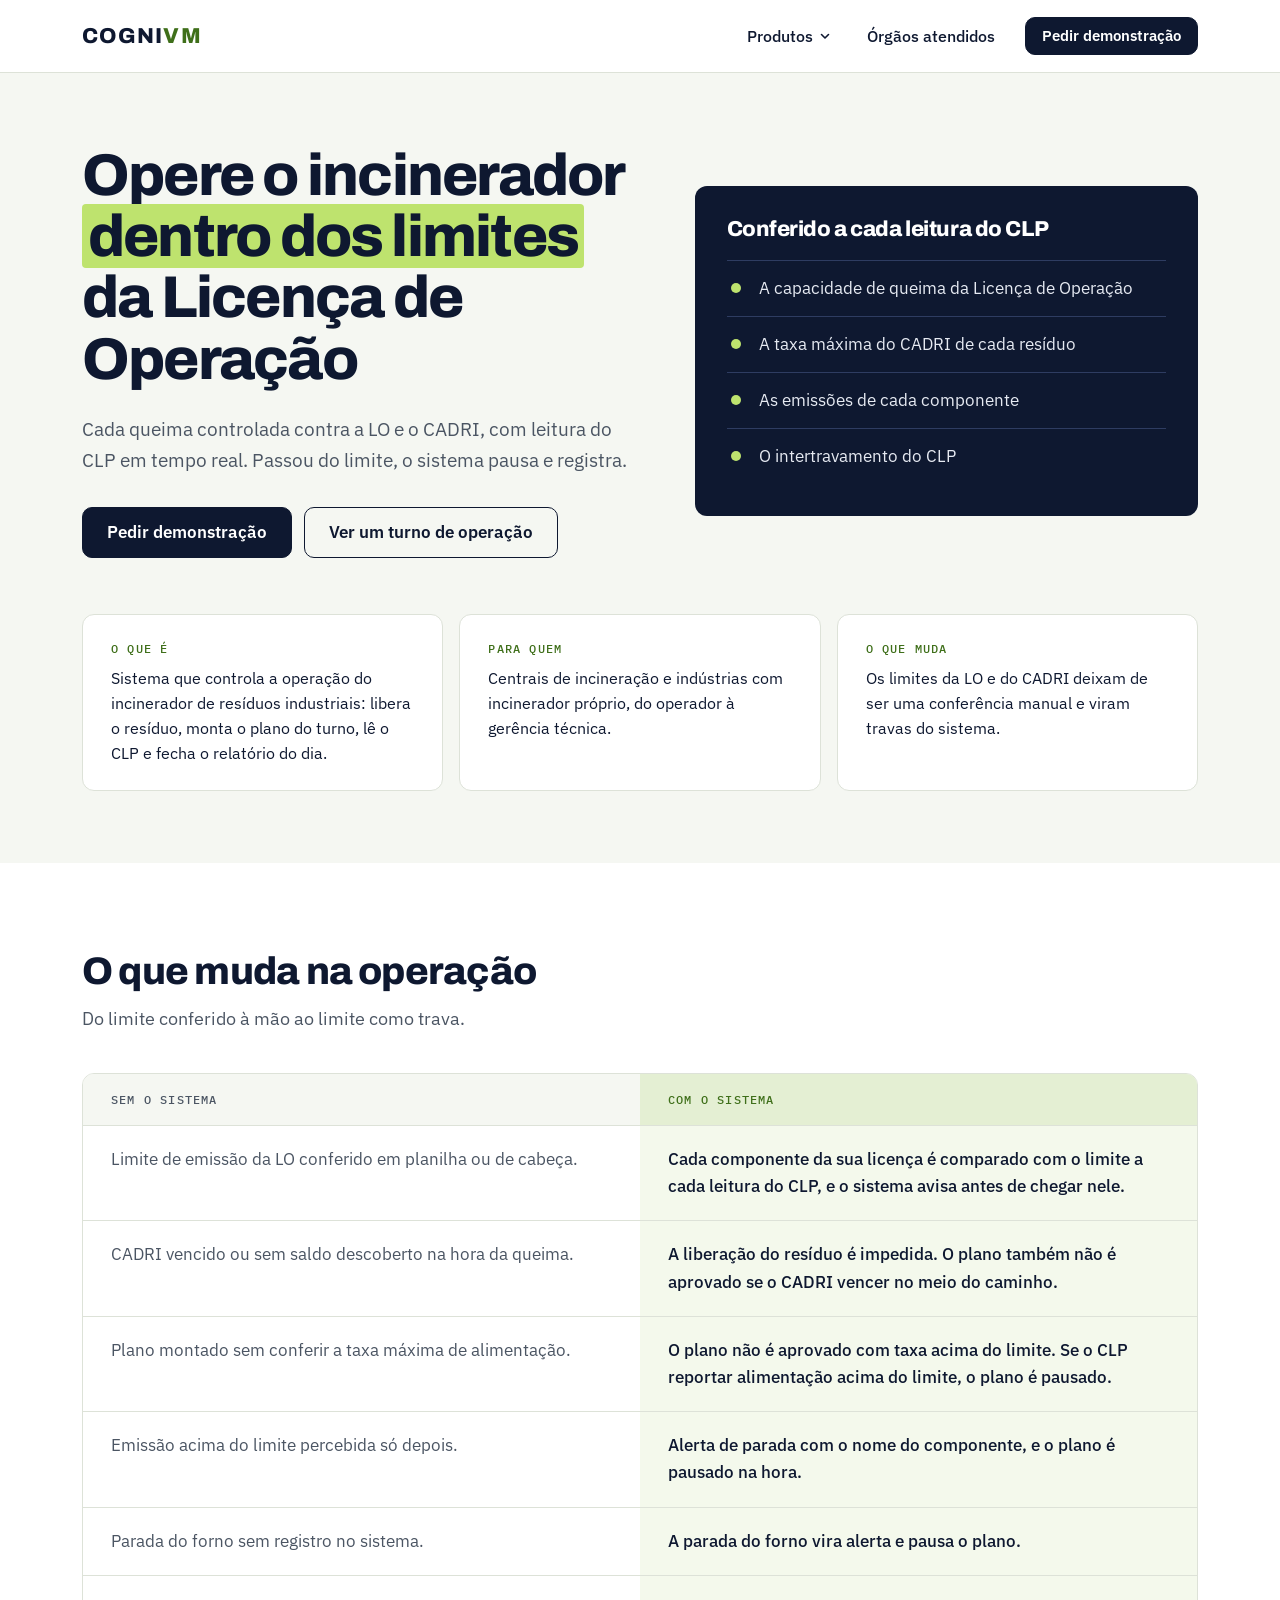
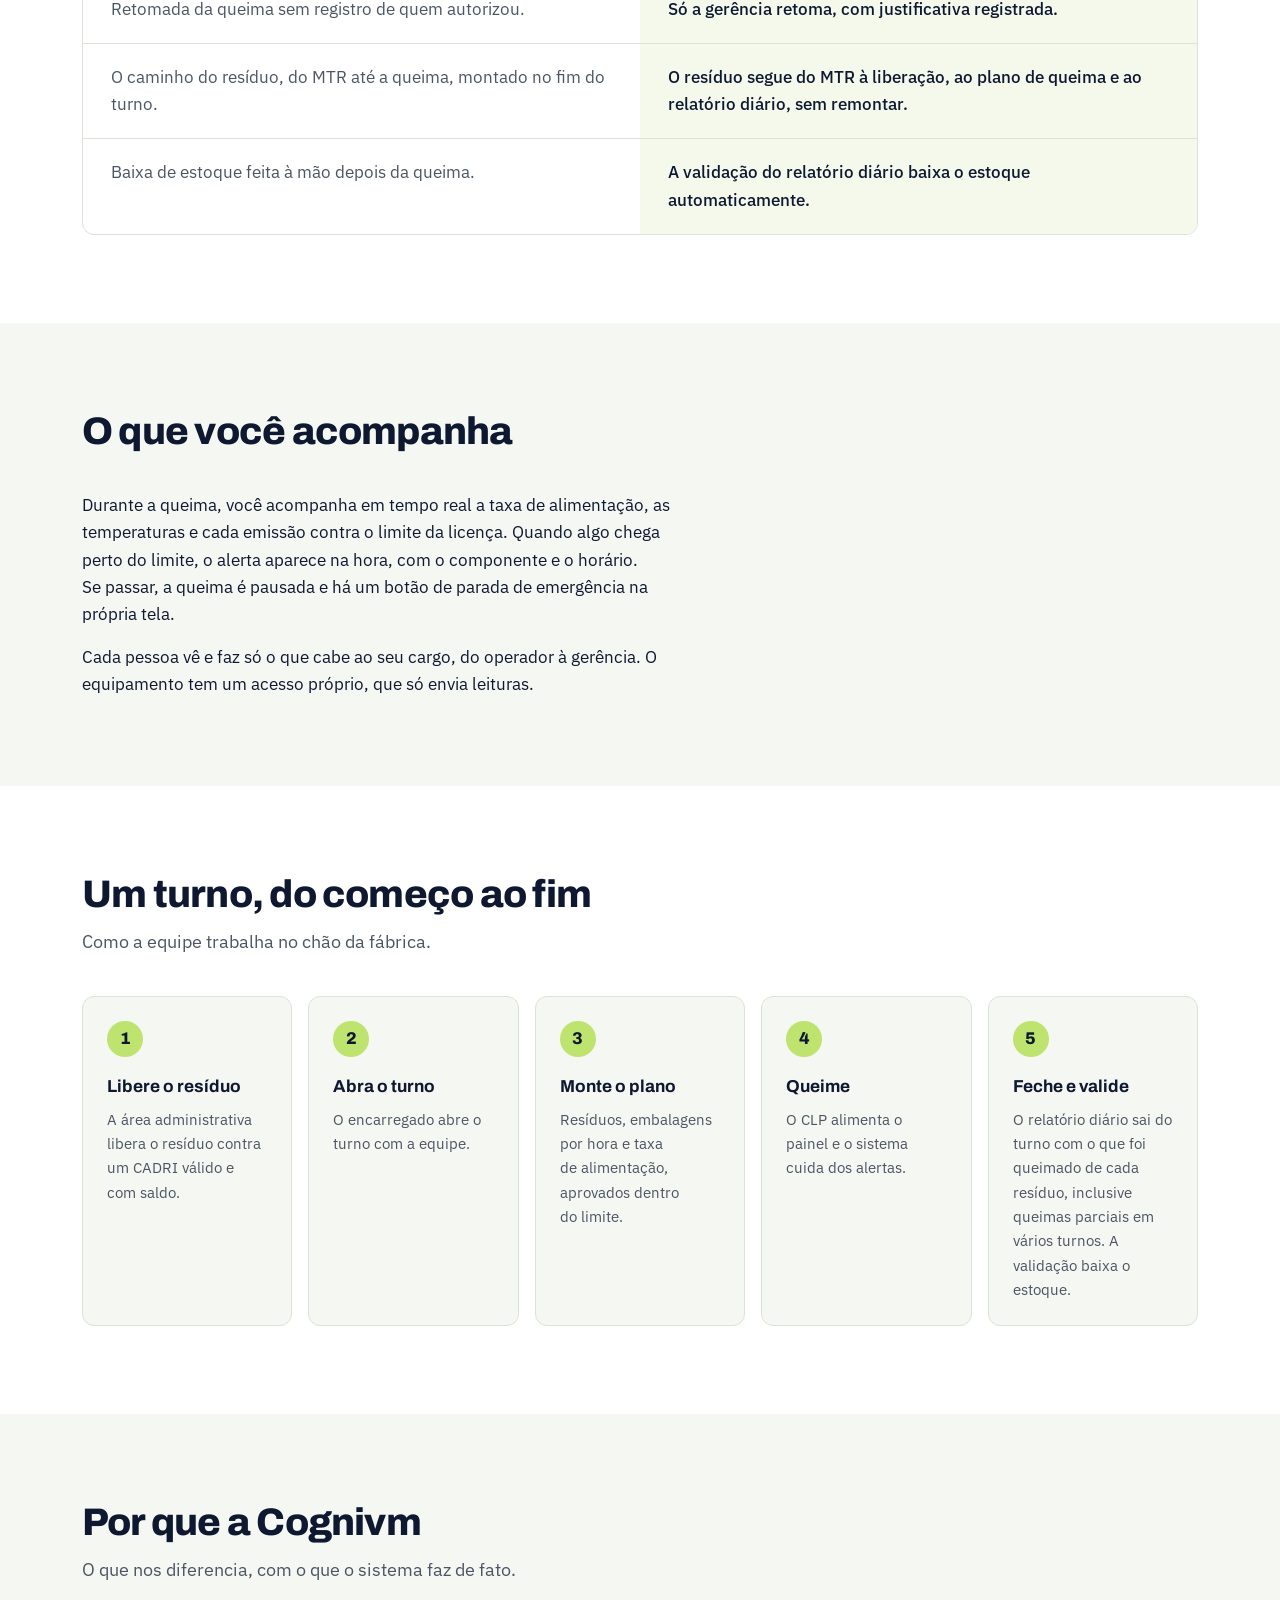
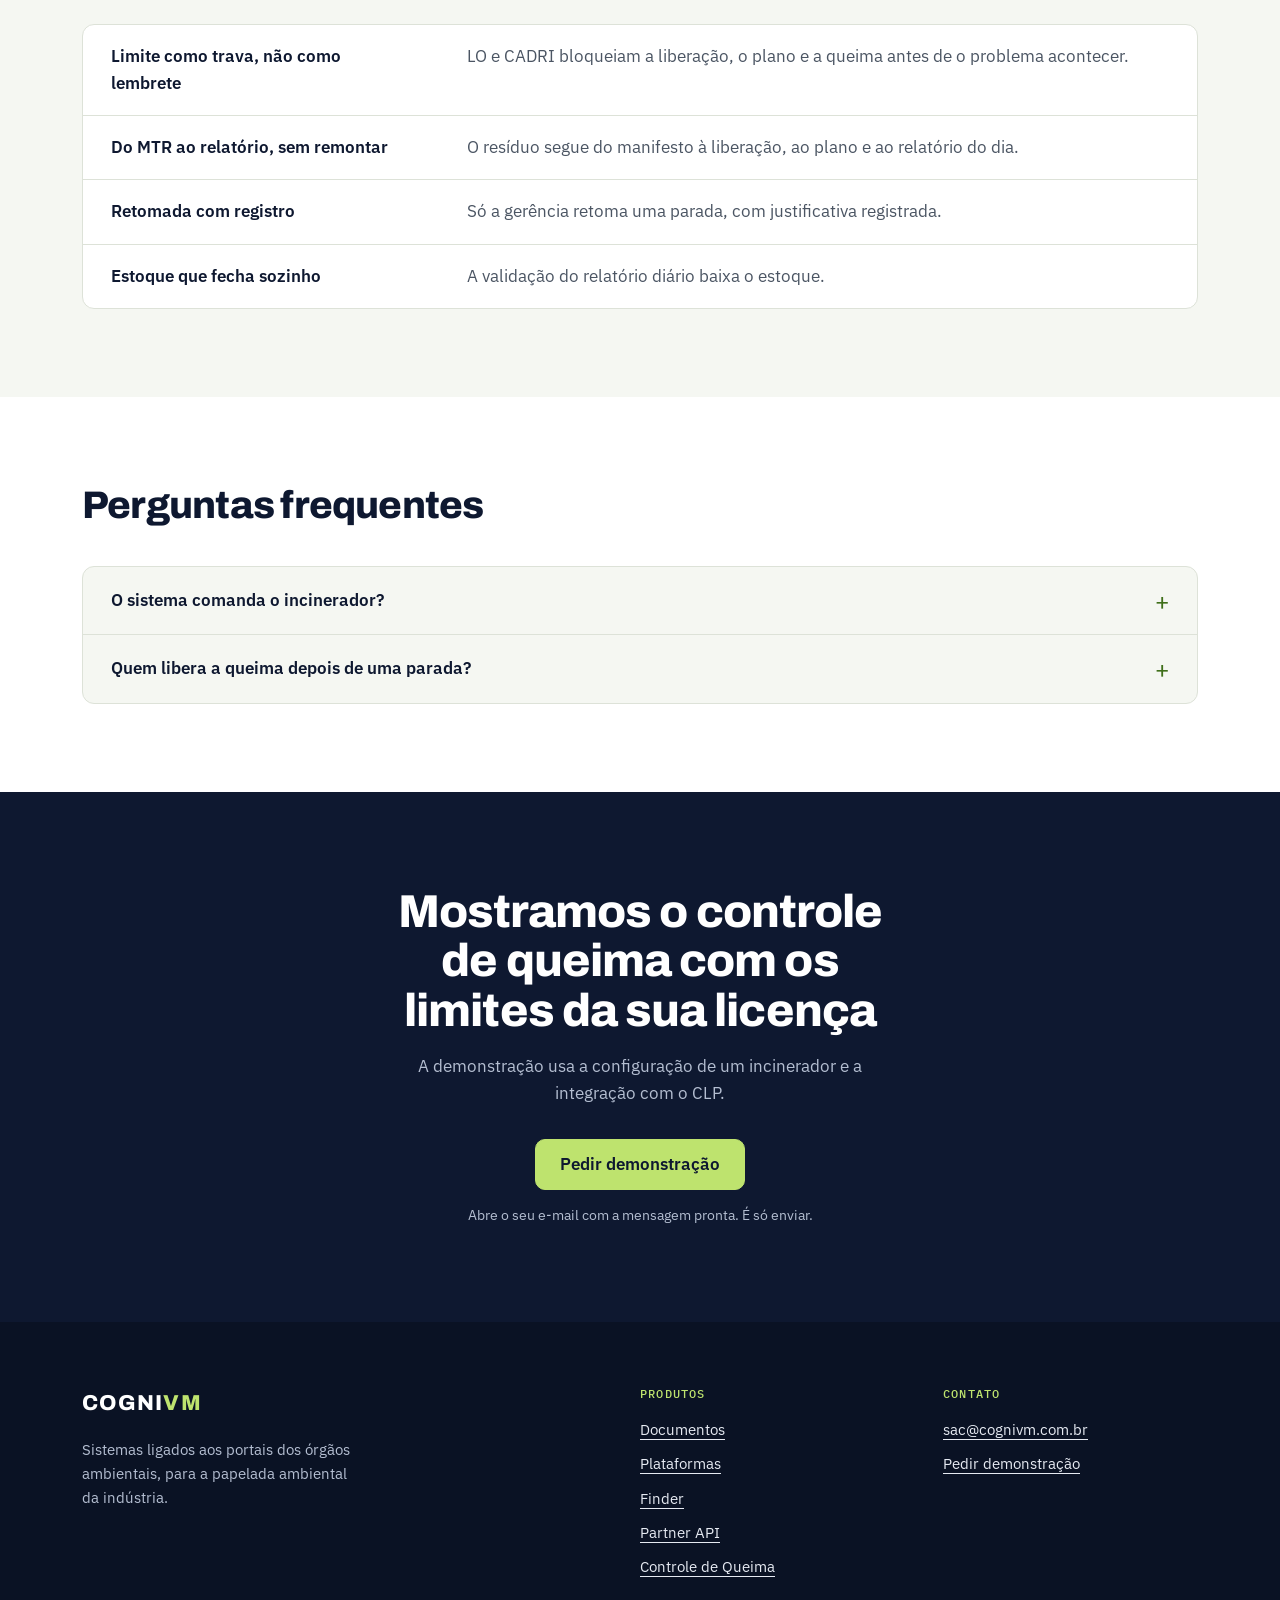
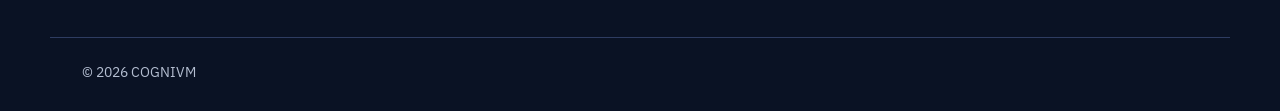
==== commit e680baec: "Redesenha o site no padrão de landing pages SaaS Menu fixo com seletor de produtos, hero em duas col" ====
--- a/controle-de-queima.html
+++ b/controle-de-queima.html
@@ -11,26 +11,49 @@
     <header class="site-nav">
         <div class="wrap">
             <a href="index.html" class="wordmark">COGNI<span>VM</span></a>
-            <ul>
-                <li class="hide-md"><a href="documentos.html">Documentos</a></li>
-                <li class="hide-md"><a href="plataformas.html">Plataformas</a></li>
-                <li class="hide-md"><a href="finder.html">Finder</a></li>
-                <li class="hide-md"><a href="partner-api.html">Partner API</a></li>
-                <li class="hide-md"><a href="controle-de-queima.html" aria-current="page">Controle de Queima</a></li>
-                <li class="show-md"><a href="index.html#produtos">Produtos</a></li>
-                <li><a href="#contato" class="nav-contact">Pedir demonstração</a></li>
-            </ul>
+            <nav class="menu" aria-label="Principal">
+                <ul>
+                    <li class="has-mega">
+                        <button type="button" class="menu-btn" aria-expanded="false" aria-controls="mega">Produtos <svg width="12" height="12" viewBox="0 0 12 12" aria-hidden="true"><path d="M2.5 4.5 6 8l3.5-3.5" fill="none" stroke="currentColor" stroke-width="1.6" stroke-linecap="round" stroke-linejoin="round"/></svg></button>
+                        <div class="mega" id="mega">
+                            <ul>
+                            <li><a href="documentos.html"><strong>Documentos</strong><span>MTR, CDF e DMR emitidos e controlados num só lugar</span></a></li>
+                            <li><a href="plataformas.html"><strong>Plataformas</strong><span>O SINIR e seis estados numa tela só</span></a></li>
+                            <li><a href="finder.html"><strong>Finder</strong><span>Licenças da CETESB acompanhadas sozinhas</span></a></li>
+                            <li><a href="partner-api.html"><strong>Partner API</strong><span>Cadastro de empresas direto da Receita</span></a></li>
+                            <li><a href="controle-de-queima.html" aria-current="page"><strong>Controle de Queima</strong><span>O incinerador dentro dos limites da Licença de Operação</span></a></li>
+                            </ul>
+                        </div>
+                    </li>
+                    <li><a href="plataformas.html">Órgãos atendidos</a></li>
+                    <li class="menu-cta"><a href="#contato" class="btn-primary btn-sm">Pedir demonstração</a></li>
+                </ul>
+            </nav>
+            <button type="button" class="burger" aria-label="Abrir menu" aria-expanded="false"><span></span><span></span><span></span></button>
         </div>
     </header>
 
     <main>
         <section class="hero">
             <div class="wrap">
-                <h1>Opere o incinerador <mark>dentro dos limites</mark> da Licença de Operação</h1>
-                <p class="lead">Cada queima controlada contra a LO e o CADRI, com leitura do CLP em tempo real. Passou do limite, o sistema pausa e registra.</p>
-                <div class="actions">
-                    <a href="#contato" class="btn-primary">Pedir demonstração</a>
-                    <a href="#turno" class="link-ink">Ver um turno de operação</a>
+                <div class="hero-grid hero-grid--media">
+                    <div class="hero-copy">
+                        <h1>Opere o incinerador <mark>dentro dos limites</mark> da Licença de Operação</h1>
+                        <p class="lead">Cada queima controlada contra a LO e o CADRI, com leitura do CLP em tempo real. Passou do limite, o sistema pausa e registra.</p>
+                        <div class="actions">
+                            <a href="#contato" class="btn-primary">Pedir demonstração</a>
+                            <a href="#turno" class="btn-outline">Ver um turno de operação</a>
+                        </div>
+                    </div>
+                    <div class="hero-card">
+                    <h2>Conferido a cada leitura do CLP</h2>
+                    <ul>
+                        <li>A capacidade de queima da Licença de Operação</li>
+                        <li>A taxa máxima do CADRI de cada resíduo</li>
+                        <li>As emissões de cada componente</li>
+                        <li>O intertravamento do CLP</li>
+                    </ul>
+                </div>
                 </div>
                 <dl class="ficha">
                     <div><dt>O que é</dt><dd>Sistema que controla a operação do incinerador de resíduos industriais: libera o resíduo, monta o plano do turno, lê o CLP e fecha o relatório do dia.</dd></div>
@@ -173,9 +196,51 @@
 
     <footer class="site-footer">
         <div class="wrap">
-            <span>Dúvidas ou suporte: <a href="mailto:sac@cognivm.com.br">sac@cognivm.com.br</a></span>
-            <span>&copy; 2026 COGNIVM</span>
+            <div class="foot-brand">
+                <a href="index.html" class="wordmark">COGNI<span>VM</span></a>
+                <p>Sistemas ligados aos portais dos órgãos ambientais, para a papelada ambiental da indústria.</p>
+            </div>
+            <div>
+                <h3>Produtos</h3>
+                <ul>
+                        <li><a href="documentos.html">Documentos</a></li>
+                        <li><a href="plataformas.html">Plataformas</a></li>
+                        <li><a href="finder.html">Finder</a></li>
+                        <li><a href="partner-api.html">Partner API</a></li>
+                        <li><a href="controle-de-queima.html">Controle de Queima</a></li>
+                </ul>
+            </div>
+            <div>
+                <h3>Contato</h3>
+                <ul>
+                    <li><a href="mailto:sac@cognivm.com.br">sac@cognivm.com.br</a></li>
+                    <li><a href="#contato">Pedir demonstração</a></li>
+                </ul>
+            </div>
         </div>
+        <div class="wrap foot-base"><span>&copy; 2026 COGNIVM</span></div>
     </footer>
+
+    <script>
+        (function () {
+            var h = document.querySelector('.site-nav');
+            var mega = h.querySelector('.menu-btn');
+            var burger = h.querySelector('.burger');
+            mega.addEventListener('click', function () {
+                var open = h.classList.toggle('mega-open');
+                mega.setAttribute('aria-expanded', open);
+            });
+            burger.addEventListener('click', function () {
+                var open = h.classList.toggle('menu-open');
+                burger.setAttribute('aria-expanded', open);
+            });
+            document.addEventListener('click', function (e) {
+                if (!h.contains(e.target)) { h.classList.remove('mega-open'); mega.setAttribute('aria-expanded', false); }
+            });
+            document.addEventListener('keydown', function (e) {
+                if (e.key === 'Escape') { h.classList.remove('mega-open', 'menu-open'); mega.setAttribute('aria-expanded', false); mega.focus(); }
+            });
+        })();
+    </script>
 </body>
 </html>
--- a/site.css
+++ b/site.css
@@ -1,12 +1,12 @@
-@import url('https://fonts.googleapis.com/css2?family=Archivo:wght@700;800&family=IBM+Plex+Sans:wght@400;500;600&family=IBM+Plex+Mono:wght@500&display=swap');
+@import url('https://fonts.googleapis.com/css2?family=Archivo:wght@600;700;800&family=IBM+Plex+Sans:wght@400;500;600&family=IBM+Plex+Mono:wght@500&display=swap');
 
 /* Tokens: ver DESIGN.md. Azul-marinho e verde-folha do logo. */
 :root {
     --ink: #0E1830;
-    --paper: #F6F6F2;
+    --bg: #F5F7F2;
     --white: #FFFFFF;
     --muted: #4B5563;
-    --rule: #CFD3CB;
+    --rule: #DDE2D8;
     --on-ink: #E6EAF2;
     --on-ink-muted: #B4BED1;
     --rule-ink: #2E3C61;
@@ -23,183 +23,152 @@
     --font-text: 'IBM Plex Sans', -apple-system, sans-serif;
     --font-mono: 'IBM Plex Mono', ui-monospace, monospace;
 
-    --radius: 6px;
-    --max: 1200px;
+    --radius: 12px;
+    --radius-sm: 8px;
+    --max: 1180px;
 }
 
 * { margin: 0; padding: 0; box-sizing: border-box; }
-html { color-scheme: light; scroll-behavior: smooth; }
+html { color-scheme: light; scroll-behavior: smooth; scroll-padding-top: 88px; }
 @media (prefers-reduced-motion: reduce) { html { scroll-behavior: auto; } }
 
-body {
-    font-family: var(--font-text);
-    font-size: 17px;
-    line-height: 1.6;
-    color: var(--ink);
-    background: var(--paper);
-}
-
-h1, h2, h3 {
-    font-family: var(--font-display);
-    font-weight: 800;
-    line-height: 1.05;
-    letter-spacing: -0.02em;
-    text-wrap: balance;
-}
-h2 { font-size: clamp(1.5rem, 2.2vw, 1.9rem); letter-spacing: -0.015em; line-height: 1.15; }
-h3 { font-size: 1.2rem; line-height: 1.2; }
+body { font-family: var(--font-text); font-size: 17px; line-height: 1.6; color: var(--ink); background: var(--bg); }
+
+h1, h2, h3 { font-family: var(--font-display); font-weight: 800; line-height: 1.08; letter-spacing: -0.02em; text-wrap: balance; }
+h2 { font-size: clamp(1.7rem, 3vw, 2.4rem); }
+h3 { font-size: 1.2rem; line-height: 1.25; }
 p { text-wrap: pretty; }
 
 a { color: var(--green); }
-a:focus-visible, button:focus-visible { outline: 2px solid var(--green); outline-offset: 3px; }
-.site-nav a:focus-visible, .site-nav button:focus-visible,
-.hero a:focus-visible, .cta a:focus-visible, .site-footer a:focus-visible { outline-color: var(--lime); }
+a:focus-visible, button:focus-visible, summary:focus-visible { outline: 2px solid var(--green); outline-offset: 3px; }
+.cta a:focus-visible, .site-footer a:focus-visible { outline-color: var(--lime); }
 
 .wrap { max-width: var(--max); margin: 0 auto; padding: 0 32px; }
 .sr-only { position: absolute; width: 1px; height: 1px; overflow: hidden; clip: rect(0 0 0 0); white-space: nowrap; }
 
-/* ── Nav ── */
-.site-nav { background: var(--ink); color: var(--on-ink); }
-.site-nav .wrap { display: flex; align-items: center; justify-content: space-between; height: 76px; }
-.wordmark {
-    font-family: var(--font-display);
-    font-weight: 800;
-    font-size: 1.35rem;
-    letter-spacing: 0.06em;
-    color: var(--white);
-    text-decoration: none;
-}
-.wordmark span { color: var(--lime); }
-.site-nav ul { display: flex; gap: 28px; list-style: none; align-items: center; }
-.site-nav ul a, .site-nav button.link {
-    color: var(--on-ink-muted);
-    text-decoration: none;
-    font: inherit;
-    font-size: 0.95rem;
-    font-weight: 500;
-    background: none;
-    border: 0;
-    cursor: pointer;
-    transition: color 150ms ease-out;
-}
-.site-nav ul a:hover, .site-nav button.link:hover { color: var(--white); }
-.site-nav ul a[aria-current="page"] { color: var(--white); box-shadow: 0 2px 0 var(--lime); }
-.site-nav ul a.nav-contact { color: var(--lime); font-weight: 600; }
-.site-nav .show-md { display: none; }
-
 /* ── Botões ── */
-.btn-primary {
+.btn-primary, .btn-outline {
     display: inline-block;
-    background: var(--lime);
-    color: var(--ink);
-    padding: 15px 26px;
-    border-radius: var(--radius);
+    padding: 14px 24px;
+    border-radius: 10px;
     font-weight: 600;
     text-decoration: none;
+    line-height: 1.2;
+    transition: background-color 150ms ease-out, color 150ms ease-out, border-color 150ms ease-out;
+}
+.btn-primary { background: var(--ink); color: var(--white); border: 1.5px solid var(--ink); }
+.btn-primary:hover { background: #1E2D52; border-color: #1E2D52; }
+.btn-outline { background: transparent; color: var(--ink); border: 1.5px solid var(--ink); }
+.btn-outline:hover { background: var(--ink); color: var(--white); }
+.btn-sm { padding: 9px 16px; font-size: 0.93rem; }
+.text-link { font-weight: 600; text-underline-offset: 4px; }
+
+/* ── Menu ── */
+.site-nav { position: sticky; top: 0; z-index: 20; background: var(--white); border-bottom: 1px solid var(--rule); }
+.site-nav .wrap { display: flex; align-items: center; justify-content: space-between; height: 72px; }
+.wordmark { font-family: var(--font-display); font-weight: 800; font-size: 1.35rem; letter-spacing: 0.06em; color: var(--ink); text-decoration: none; }
+.wordmark span { color: var(--green); }
+.menu > ul { display: flex; gap: 8px; list-style: none; align-items: center; }
+.menu > ul > li > a:not(.btn-primary), .menu-btn {
+    display: inline-flex; align-items: center; gap: 6px;
+    padding: 10px 14px; border-radius: var(--radius-sm);
+    color: var(--ink); font: inherit; font-size: 0.97rem; font-weight: 500;
+    background: none; border: 0; cursor: pointer; text-decoration: none;
     transition: background-color 150ms ease-out;
 }
-.btn-primary:hover { background: var(--lime-hover); }
-.link-ink { color: var(--white); font-weight: 500; text-underline-offset: 4px; }
-.link-ink:hover { color: var(--lime); }
-.text-link { font-weight: 600; text-underline-offset: 4px; }
+.menu > ul > li > a:not(.btn-primary):hover, .menu-btn:hover { background: var(--bg); }
+.menu a[aria-current="page"] { color: var(--green); }
+.menu-btn svg { transition: transform 150ms ease-out; }
+.mega-open .menu-btn svg { transform: rotate(180deg); }
+.menu-cta { margin-left: 8px; }
+.has-mega { position: relative; }
+.mega {
+    display: none; position: absolute; top: calc(100% + 12px); left: -24px; width: 620px;
+    background: var(--white); border-radius: var(--radius); padding: 12px;
+    box-shadow: 0 18px 48px rgba(14, 24, 48, 0.16);
+}
+.has-mega:hover .mega, .mega-open .mega, .has-mega:focus-within .mega { display: block; }
+.mega::before { content: ""; position: absolute; left: 0; right: 0; top: -14px; height: 14px; }
+.mega ul { list-style: none; display: grid; grid-template-columns: 1fr 1fr; gap: 4px; }
+.mega a { display: block; padding: 14px 16px; border-radius: var(--radius-sm); text-decoration: none; color: var(--ink); }
+.mega a:hover, .mega a:focus-visible { background: var(--bg); }
+.mega strong { display: block; font-family: var(--font-display); font-weight: 700; font-size: 1.02rem; }
+.mega span { display: block; margin-top: 2px; font-size: 0.88rem; color: var(--muted); line-height: 1.4; }
+.mega a[aria-current="page"] strong { color: var(--green); }
+.burger { display: none; background: none; border: 0; cursor: pointer; padding: 10px; }
+.burger span { display: block; width: 22px; height: 2px; background: var(--ink); margin: 5px 0; }
 
 /* ── Hero ── */
-.hero { background: var(--ink); color: var(--on-ink); padding: 72px 0 0; }
-.hero h1 {
-    color: var(--white);
-    font-size: clamp(2.3rem, 5.6vw, 4.75rem);
-    line-height: 1.02;
-    letter-spacing: -0.03em;
-    max-width: 21ch;
-    margin-bottom: 32px;
-}
-.hero mark {
-    background: var(--lime);
-    color: var(--ink);
-    padding: 0 0.12em;
-    -webkit-box-decoration-break: clone;
-    box-decoration-break: clone;
-}
-.hero .lead { font-size: 1.25rem; color: var(--on-ink-muted); max-width: 58ch; margin-bottom: 36px; }
-.hero .actions { display: flex; gap: 28px; align-items: center; flex-wrap: wrap; margin-bottom: 72px; }
+.hero { background: var(--bg); padding: 72px 0 72px; }
+.hero-grid { display: grid; gap: 48px; align-items: center; margin-bottom: 56px; }
+.hero-grid--media { grid-template-columns: 1.05fr 0.95fr; gap: 56px; }
+.hero h1 { font-size: clamp(2.2rem, 4.6vw, 3.7rem); line-height: 1.04; letter-spacing: -0.03em; max-width: 17ch; margin-bottom: 24px; }
+.hero-grid:not(.hero-grid--media) h1 { max-width: 20ch; }
+.hero mark { background: var(--lime); color: var(--ink); padding: 0 0.1em; border-radius: 4px; -webkit-box-decoration-break: clone; box-decoration-break: clone; }
+.hero .lead { font-size: 1.2rem; color: var(--muted); max-width: 52ch; margin-bottom: 32px; }
+.hero .actions { display: flex; gap: 12px; align-items: center; flex-wrap: wrap; }
+
+.hero-media { margin: 0; }
+.hero-media .video-frame { box-shadow: 0 20px 50px rgba(14, 24, 48, 0.18); }
+.hero-media figcaption { margin-top: 14px; font-size: 0.9rem; color: var(--muted); }
+.hero-card { background: var(--ink); color: var(--on-ink); border-radius: var(--radius); padding: 32px; }
+.hero-card h2 { color: var(--white); font-size: 1.35rem; margin-bottom: 18px; }
+.hero-card ul { list-style: none; }
+.hero-card li { padding: 14px 0 14px 32px; border-top: 1px solid var(--rule-ink); position: relative; }
+.hero-card li::before { content: ""; position: absolute; left: 4px; top: 22px; width: 10px; height: 10px; border-radius: 50%; background: var(--lime); }
 
 /* As três respostas que o cliente procura */
-.ficha { display: grid; grid-template-columns: repeat(3, 1fr); border-top: 1px solid var(--rule-ink); }
-.ficha > div { padding: 28px 32px 56px 0; }
-.ficha > div + div { padding-left: 32px; border-left: 1px solid var(--rule-ink); }
-.ficha dt {
-    font-family: var(--font-mono);
-    font-weight: 500;
-    font-size: 0.78rem;
-    letter-spacing: 0.1em;
-    text-transform: uppercase;
-    color: var(--lime);
-    margin-bottom: 10px;
-}
-.ficha dd { color: var(--on-ink); font-size: 1rem; max-width: 40ch; }
-
-/* ── Seções: título na margem, conteúdo ao lado ── */
-.row { border-top: 1px solid var(--rule); padding: 80px 0; }
-.row:first-of-type { border-top: 0; }
-.row .wrap { display: grid; grid-template-columns: 3fr 9fr; gap: 64px; }
+.ficha { display: grid; grid-template-columns: repeat(3, 1fr); gap: 16px; }
+.ficha > div { background: var(--white); border: 1px solid var(--rule); border-radius: var(--radius); padding: 24px 28px; }
+.ficha dt { font-family: var(--font-mono); font-weight: 500; font-size: 0.75rem; letter-spacing: 0.1em; text-transform: uppercase; color: var(--green); margin-bottom: 8px; }
+.ficha dd { font-size: 0.98rem; color: var(--ink); }
+
+/* ── Faixa de órgãos ── */
+.strip { background: var(--white); border-top: 1px solid var(--rule); border-bottom: 1px solid var(--rule); }
+.strip .wrap { display: flex; align-items: center; gap: 16px 40px; flex-wrap: wrap; padding-top: 24px; padding-bottom: 24px; }
+.strip p { margin: 0; font-size: 0.92rem; font-weight: 600; color: var(--muted); }
+.strip ul { list-style: none; display: flex; flex-wrap: wrap; gap: 10px 36px; }
+.strip li { display: flex; flex-direction: column; font-size: 0.8rem; color: var(--muted); line-height: 1.3; }
+.strip li strong { font-family: var(--font-mono); font-size: 1rem; color: var(--ink); }
+
+/* ── Seções: título em cima, conteúdo abaixo ── */
+.row { padding: 88px 0; background: var(--bg); }
+.row:nth-of-type(even) { background: var(--white); }
+.row .wrap { display: block; }
+.rail { max-width: 62ch; margin-bottom: 40px; }
+.rail p { color: var(--muted); font-size: 1.1rem; margin-top: 12px; }
 .row--flat .wrap { display: block; }
-.rail { align-self: start; position: sticky; top: 28px; }
-.rail p { color: var(--muted); font-size: 0.95rem; margin-top: 12px; max-width: 30ch; }
-
-/* ── Ledger: sem o sistema / com o sistema ── */
-.ledger { width: 100%; border-collapse: collapse; }
-.ledger th {
-    text-align: left;
-    font-family: var(--font-mono);
-    font-weight: 500;
-    font-size: 0.78rem;
-    letter-spacing: 0.1em;
-    text-transform: uppercase;
-    color: var(--muted);
-    padding: 0 32px 12px 0;
-    border-bottom: 1px solid var(--ink);
-}
-.ledger th + th { color: var(--green); }
-.ledger td { padding: 20px 32px 20px 0; vertical-align: top; border-bottom: 1px solid var(--rule); width: 50%; }
+
+/* ── Sem o sistema / com o sistema ── */
+.ledger { width: 100%; border-collapse: separate; border-spacing: 0; border: 1px solid var(--rule); border-radius: var(--radius); overflow: hidden; background: var(--white); }
+.ledger th { text-align: left; font-family: var(--font-mono); font-weight: 500; font-size: 0.75rem; letter-spacing: 0.1em; text-transform: uppercase; color: var(--muted); padding: 16px 28px; background: var(--bg); border-bottom: 1px solid var(--rule); }
+.ledger th + th { color: var(--green); background: var(--green-tint); }
+.ledger td { padding: 20px 28px; vertical-align: top; border-bottom: 1px solid var(--rule); width: 50%; }
+.ledger tr:last-child td { border-bottom: 0; }
 .ledger td:first-child { color: var(--muted); }
-.ledger td:last-child { font-weight: 500; padding-right: 0; }
-
-/* ── Documento com definição (Resíduos) ── */
-.docrow { display: grid; grid-template-columns: 2fr 5fr; gap: 48px; padding: 32px 0; border-bottom: 1px solid var(--rule); }
-.docrow:first-child { padding-top: 0; }
-.docrow .acronym { font-family: var(--font-display); font-weight: 800; font-size: clamp(3rem, 6vw, 4.5rem); line-height: 0.95; letter-spacing: -0.03em; }
+.ledger td:last-child { font-weight: 500; background: #F4F9EC; }
+
+/* ── Documento com definição ── */
+.docrow { display: grid; grid-template-columns: 2fr 5fr; gap: 40px; padding: 32px; margin-bottom: 16px; background: var(--white); border: 1px solid var(--rule); border-radius: var(--radius); }
+.row:nth-of-type(even) .docrow { background: var(--bg); }
+.docrow:last-child { margin-bottom: 0; }
+.docrow .acronym { font-family: var(--font-display); font-weight: 800; font-size: clamp(2.6rem, 5vw, 3.8rem); line-height: 0.95; letter-spacing: -0.03em; color: var(--green); }
 .docrow .full { color: var(--muted); font-size: 0.9rem; margin-top: 8px; }
-.docrow .def { font-size: 1.15rem; max-width: 52ch; margin-bottom: 20px; }
-.docrow .label {
-    font-family: var(--font-mono);
-    font-weight: 500;
-    font-size: 0.78rem;
-    letter-spacing: 0.1em;
-    text-transform: uppercase;
-    color: var(--green);
-    margin-bottom: 8px;
-}
-.docrow ul { padding-left: 20px; }
-.docrow li { margin-bottom: 6px; max-width: 58ch; }
-
-/* ── Passos em sequência ── */
-.vsteps { list-style: none; counter-reset: v; }
-.vsteps li {
-    counter-increment: v;
-    display: grid;
-    grid-template-columns: 72px 1fr;
-    gap: 16px;
-    padding: 24px 0;
-    border-top: 1px solid var(--rule);
-}
-.vsteps li:last-child { border-bottom: 1px solid var(--rule); }
-.vsteps li::before { content: counter(v); font-family: var(--font-display); font-weight: 800; font-size: 2.2rem; line-height: 1; color: var(--green); }
-.vsteps strong { display: block; font-size: 1.1rem; margin-bottom: 4px; }
-.vsteps p { color: var(--muted); max-width: 58ch; }
+.docrow .def { font-size: 1.1rem; max-width: 52ch; margin-bottom: 20px; }
+.docrow .label { font-family: var(--font-mono); font-weight: 500; font-size: 0.75rem; letter-spacing: 0.1em; text-transform: uppercase; color: var(--green); margin-bottom: 8px; }
+
+/* ── Passos ── */
+.vsteps { list-style: none; counter-reset: v; display: grid; grid-template-columns: repeat(auto-fit, minmax(210px, 1fr)); gap: 16px; }
+.vsteps li { counter-increment: v; background: var(--white); border: 1px solid var(--rule); border-radius: var(--radius); padding: 24px; }
+.row:nth-of-type(even) .vsteps li { background: var(--bg); }
+.vsteps li::before { content: counter(v); display: flex; align-items: center; justify-content: center; width: 36px; height: 36px; border-radius: 50%; background: var(--lime); color: var(--ink); font-family: var(--font-display); font-weight: 800; margin-bottom: 16px; }
+.vsteps strong { display: block; font-family: var(--font-display); font-size: 1.08rem; margin-bottom: 6px; }
+.vsteps p { color: var(--muted); font-size: 0.95rem; }
 
 /* ── Tabelas de referência ── */
-.rules { width: 100%; border-collapse: collapse; border-top: 1px solid var(--ink); }
-.rules th, .rules td { text-align: left; vertical-align: top; padding: 16px 24px 16px 0; border-bottom: 1px solid var(--rule); }
+.rules { width: 100%; border-collapse: separate; border-spacing: 0; border: 1px solid var(--rule); border-radius: var(--radius); overflow: hidden; background: var(--white); }
+.rules th, .rules td { text-align: left; vertical-align: top; padding: 18px 28px; border-bottom: 1px solid var(--rule); }
+.rules tr:last-child th, .rules tr:last-child td { border-bottom: 0; }
 .rules th { width: 32%; font-weight: 600; }
 .rules td { color: var(--muted); }
 
@@ -239,65 +208,59 @@
 .prose p { max-width: 62ch; margin-bottom: 16px; }
 .prose p:last-child { margin-bottom: 0; }
 
-/* ── Home: produtos explicados ── */
-.product { border-top: 1px solid var(--ink); padding: 48px 0; display: grid; grid-template-columns: 5fr 7fr; gap: 64px; }
-.product h2 { font-size: clamp(2rem, 3.6vw, 3rem); letter-spacing: -0.025em; line-height: 1; margin-bottom: 20px; }
-.product .more { display: inline-block; margin-top: 4px; }
-.product dl > div { display: grid; grid-template-columns: 120px 1fr; gap: 16px; padding: 14px 0; border-bottom: 1px solid var(--rule); }
-.product dl > div:last-child { border-bottom: 0; }
-.product dt {
-    font-family: var(--font-mono);
-    font-weight: 500;
-    font-size: 0.78rem;
-    letter-spacing: 0.1em;
-    text-transform: uppercase;
-    color: var(--green);
-    padding-top: 4px;
-}
-.product dd { max-width: 58ch; }
-.product--minor { padding: 28px 0; }
-.product--minor h2 { font-size: 1.5rem; margin-bottom: 0; }
+
+/* ── Home: cartões de produto ── */
+.cards { display: grid; grid-template-columns: repeat(3, 1fr); gap: 20px; }
+.product { display: flex; flex-direction: column; background: var(--white); border: 1px solid var(--rule); border-radius: var(--radius); padding: 28px; transition: border-color 150ms ease-out; }
+.product:hover { border-color: var(--ink); }
+.product h3 { font-size: 1.4rem; margin-bottom: 12px; }
+.product .what { color: var(--ink); margin-bottom: 20px; }
+.product dl { margin-bottom: 24px; }
+.product dl > div { padding: 12px 0; border-top: 1px solid var(--rule); }
+.product dt { font-family: var(--font-mono); font-weight: 500; font-size: 0.72rem; letter-spacing: 0.1em; text-transform: uppercase; color: var(--green); margin-bottom: 4px; }
+.product dd { font-size: 0.95rem; color: var(--muted); }
+.product .more { margin-top: auto; }
+.product--minor { background: var(--bg); border-style: dashed; }
+.product--minor .what { color: var(--muted); margin-bottom: 0; }
+
+/* ── Perguntas frequentes ── */
+.faq { background: var(--white); border: 1px solid var(--rule); border-radius: var(--radius); overflow: hidden; }
+.row:nth-of-type(even) .faq { background: var(--bg); }
+.faq details + details { border-top: 1px solid var(--rule); }
+.faq summary { cursor: pointer; list-style: none; padding: 20px 64px 20px 28px; font-weight: 600; position: relative; }
+.faq summary::-webkit-details-marker { display: none; }
+.faq summary::after { content: "+"; position: absolute; right: 28px; top: 50%; transform: translateY(-50%); font-size: 24px; font-weight: 400; color: var(--green); }
+.faq details[open] summary::after { content: "\2212"; }
+.faq details p { margin: 0; padding: 0 28px 22px; max-width: 66ch; color: var(--muted); }
+
+/* ── Vídeos incorporados ── */
+.videos { display: grid; grid-template-columns: repeat(auto-fit, minmax(min(100%, 320px), 1fr)); gap: 32px 24px; }
+.video { margin: 0; }
+.video-frame { position: relative; aspect-ratio: 16 / 9; background: var(--ink); border-radius: var(--radius); overflow: hidden; }
+.video-frame iframe { position: absolute; inset: 0; width: 100%; height: 100%; border: 0; }
+.video figcaption { margin-top: 12px; font-size: 15px; line-height: 1.5; color: var(--muted); }
+.video figcaption strong { color: var(--ink); display: block; }
 
 /* ── Chamada final ── */
-.cta { background: var(--ink); color: var(--on-ink); padding: 96px 0; }
-.cta .wrap { display: grid; grid-template-columns: 8fr 4fr; gap: 64px; align-items: end; }
-.cta h2 { color: var(--white); font-size: clamp(1.9rem, 3.6vw, 3rem); letter-spacing: -0.025em; line-height: 1.05; max-width: 20ch; }
-.cta p { color: var(--on-ink-muted); margin-top: 16px; max-width: 52ch; }
-
-.site-footer { background: var(--ink); border-top: 1px solid var(--rule-ink); padding: 28px 0; font-size: 0.9rem; color: var(--on-ink-muted); }
-.site-footer .wrap { display: flex; justify-content: space-between; gap: 16px; flex-wrap: wrap; }
-.site-footer a { color: var(--white); }
-
-
-/* ── Responsivo ── */
-@media (max-width: 960px) {
-    .site-nav ul .hide-md { display: none; }
-    .site-nav ul .show-md { display: list-item; }
-    .row .wrap, .product, .cta .wrap, .docrow { grid-template-columns: 1fr; gap: 32px; }
-    .rail { position: static; }
-    .row { padding: 56px 0; }
-    .ficha { grid-template-columns: 1fr; }
-    .ficha > div, .ficha > div + div { padding: 24px 0; border-left: 0; border-bottom: 1px solid var(--rule-ink); }
-    .ficha > div:last-child { border-bottom: 0; padding-bottom: 48px; }
-    .ledger, .ledger tbody, .ledger tr, .ledger td { display: block; width: 100%; }
-    .ledger thead { display: none; }
-    .ledger tr { padding: 20px 0; border-bottom: 1px solid var(--rule); }
-    .ledger td { border: 0; padding: 4px 0; width: 100%; }
-    .ledger td::before { content: attr(data-label); display: block; font-family: var(--font-mono); font-size: 0.72rem; letter-spacing: 0.1em; text-transform: uppercase; color: var(--muted); margin-bottom: 2px; }
-    .ledger td:last-child::before { color: var(--green); }
-    .rules th { width: auto; display: block; padding-bottom: 4px; border-bottom: 0; }
-    .rules td { display: block; padding-top: 0; }
-}
-@media (max-width: 600px) {
-    .wrap { padding: 0 20px; }
-    .hero { padding-top: 48px; }
-    .hero .actions { margin-bottom: 48px; }
-    .site-nav ul { gap: 16px; }
-    .site-nav ul .hide-sm { display: none; }
-    .facts div, .product dl > div { grid-template-columns: 1fr; gap: 2px; }
-    .vsteps li { grid-template-columns: 48px 1fr; }
-    .cta { padding: 64px 0; }
-}
+.cta { background: var(--ink); color: var(--on-ink); padding: 96px 0; text-align: center; }
+.cta .wrap { display: flex; flex-direction: column; align-items: center; gap: 32px; }
+.cta h2 { color: var(--white); font-size: clamp(1.9rem, 3.6vw, 2.9rem); max-width: 22ch; margin: 0 auto; }
+.cta p { color: var(--on-ink-muted); margin: 16px auto 0; max-width: 52ch; }
+.cta .btn-primary { background: var(--lime); border-color: var(--lime); color: var(--ink); }
+.cta .btn-primary:hover { background: var(--lime-hover); border-color: var(--lime-hover); }
+.cta .micro { margin: 14px 0 0; font-size: 0.88rem; color: var(--on-ink-muted); }
+
+/* ── Rodapé ── */
+.site-footer { background: #0A1224; color: var(--on-ink-muted); padding: 64px 0 0; font-size: 0.95rem; }
+.site-footer .wrap:first-child { display: grid; grid-template-columns: 2fr 1fr 1fr; gap: 48px; }
+.site-footer .wordmark { color: var(--white); }
+.site-footer .wordmark span { color: var(--lime); }
+.foot-brand p { margin-top: 16px; max-width: 36ch; }
+.site-footer h3 { font-family: var(--font-mono); font-weight: 500; font-size: 0.75rem; letter-spacing: 0.1em; text-transform: uppercase; color: var(--lime); margin-bottom: 16px; }
+.site-footer ul { list-style: none; }
+.site-footer li { margin-bottom: 10px; }
+.site-footer a { color: var(--on-ink); text-underline-offset: 4px; }
+.foot-base { margin-top: 48px; padding-top: 24px; padding-bottom: 28px; border-top: 1px solid var(--rule-ink); font-size: 0.85rem; }
 
 /* ── Caminho de menu no Odoo ── */
 .path { display: flex; flex-wrap: wrap; gap: 6px 8px; align-items: center; font-family: var(--font-mono); font-size: 0.82rem; }
@@ -353,36 +316,49 @@
     .legend span:last-child { grid-column: 2; }
 }
 
-/* Vídeos incorporados */
-.videos { display: grid; grid-template-columns: repeat(auto-fit, minmax(min(100%, 320px), 1fr)); gap: 32px 24px; }
-.video { margin: 0; }
-.video-frame { position: relative; aspect-ratio: 16 / 9; background: var(--ink); border-radius: var(--radius); overflow: hidden; }
-.video-frame iframe { position: absolute; inset: 0; width: 100%; height: 100%; border: 0; }
-.video figcaption { margin-top: 12px; font-size: 15px; line-height: 1.5; color: var(--muted, #4B5563); }
-.video figcaption strong { color: var(--ink); display: block; }
-
-.cta .micro { margin: 12px 0 0; font-size: 14px; opacity: 0.8; }
-.row[id="video"] .rail p { max-width: 28ch; }
-
-h1, h2 { text-wrap: balance; }
-
-/* Botão de ação no menu */
-.site-nav ul a.nav-contact { background: var(--lime); color: var(--ink); padding: 8px 16px; border-radius: var(--radius); }
-.site-nav ul a.nav-contact:hover { background: #CDEB8A; }
-
-/* Faixa de órgãos atendidos */
-.strip { border-bottom: 1px solid var(--rule); background: var(--white); }
-.strip .wrap { display: flex; align-items: baseline; gap: 16px 32px; flex-wrap: wrap; padding-top: 20px; padding-bottom: 20px; }
-.strip p { margin: 0; font-size: 14px; font-weight: 600; color: var(--muted); }
-.strip ul { list-style: none; margin: 0; padding: 0; display: flex; flex-wrap: wrap; gap: 8px 28px; }
-.strip li { display: flex; flex-direction: column; font-size: 13px; color: var(--muted); }
-.strip li strong { font-family: "IBM Plex Mono", monospace; font-size: 15px; color: var(--ink); }
-
-/* Perguntas frequentes */
-.faq { border-top: 1px solid var(--ink); }
-.faq details { border-bottom: 1px solid var(--rule); }
-.faq summary { cursor: pointer; list-style: none; padding: 18px 32px 18px 0; font-weight: 600; position: relative; }
-.faq summary::-webkit-details-marker { display: none; }
-.faq summary::after { content: "+"; position: absolute; right: 4px; top: 50%; transform: translateY(-50%); font-size: 22px; font-weight: 400; color: var(--green); }
-.faq details[open] summary::after { content: "\2212"; }
-.faq details p { margin: 0 0 20px; max-width: 62ch; color: var(--muted); }
+
+/* ── Responsivo ── */
+@media (max-width: 1000px) {
+    .cards { grid-template-columns: repeat(2, 1fr); }
+    .hero-grid--media { grid-template-columns: 1fr; }
+}
+@media (max-width: 860px) {
+    .burger { display: block; }
+    .menu { display: none; position: absolute; top: 72px; left: 0; right: 0; background: var(--white); border-bottom: 1px solid var(--rule); padding: 12px 20px 24px; }
+    .menu-open .menu { display: block; }
+    .menu > ul { flex-direction: column; align-items: stretch; gap: 0; }
+    .menu-btn { width: 100%; justify-content: space-between; }
+    .mega { position: static; width: auto; box-shadow: none; padding: 0 0 8px 8px; }
+    .has-mega:hover .mega { display: none; }
+    .mega-open .mega, .has-mega:focus-within .mega { display: block; }
+    .mega ul { grid-template-columns: 1fr; }
+    .menu-cta { margin: 12px 0 0; }
+    .menu-cta .btn-primary { display: block; text-align: center; }
+    .row { padding: 60px 0; }
+    .docrow { grid-template-columns: 1fr; gap: 16px; padding: 24px; }
+    .ficha { grid-template-columns: 1fr; }
+    .site-footer .wrap:first-child { grid-template-columns: 1fr; gap: 32px; }
+    .ledger, .ledger tbody, .ledger tr, .ledger td { display: block; width: 100%; }
+    .ledger thead { display: none; }
+    .ledger tr { border-bottom: 1px solid var(--rule); }
+    .ledger tr:last-child { border-bottom: 0; }
+    .ledger td { border: 0; padding: 14px 20px; width: 100%; }
+    .ledger td::before { content: attr(data-label); display: block; font-family: var(--font-mono); font-size: 0.72rem; letter-spacing: 0.1em; text-transform: uppercase; color: var(--muted); margin-bottom: 2px; }
+    .ledger td:last-child::before { color: var(--green); }
+    .rules th { width: auto; display: block; padding-bottom: 2px; border-bottom: 0; }
+    .rules td { display: block; padding-top: 0; }
+    .task { grid-template-columns: 1fr; gap: 12px; }
+}
+@media (max-width: 600px) {
+    .wrap { padding: 0 20px; }
+    .cards { grid-template-columns: 1fr; }
+    .hero { padding: 40px 0 48px; }
+    .hero-grid { margin-bottom: 36px; gap: 32px; }
+    .hero .actions .btn-primary, .hero .actions .btn-outline { flex: 1 1 100%; text-align: center; }
+    .facts div { grid-template-columns: 1fr; gap: 2px; }
+    .cta { padding: 64px 0; }
+    .legend li { grid-template-columns: 24px 1fr; }
+    .legend span:last-child { grid-column: 2; }
+    .faq summary { padding: 18px 56px 18px 20px; }
+    .faq details p { padding: 0 20px 20px; }
+}
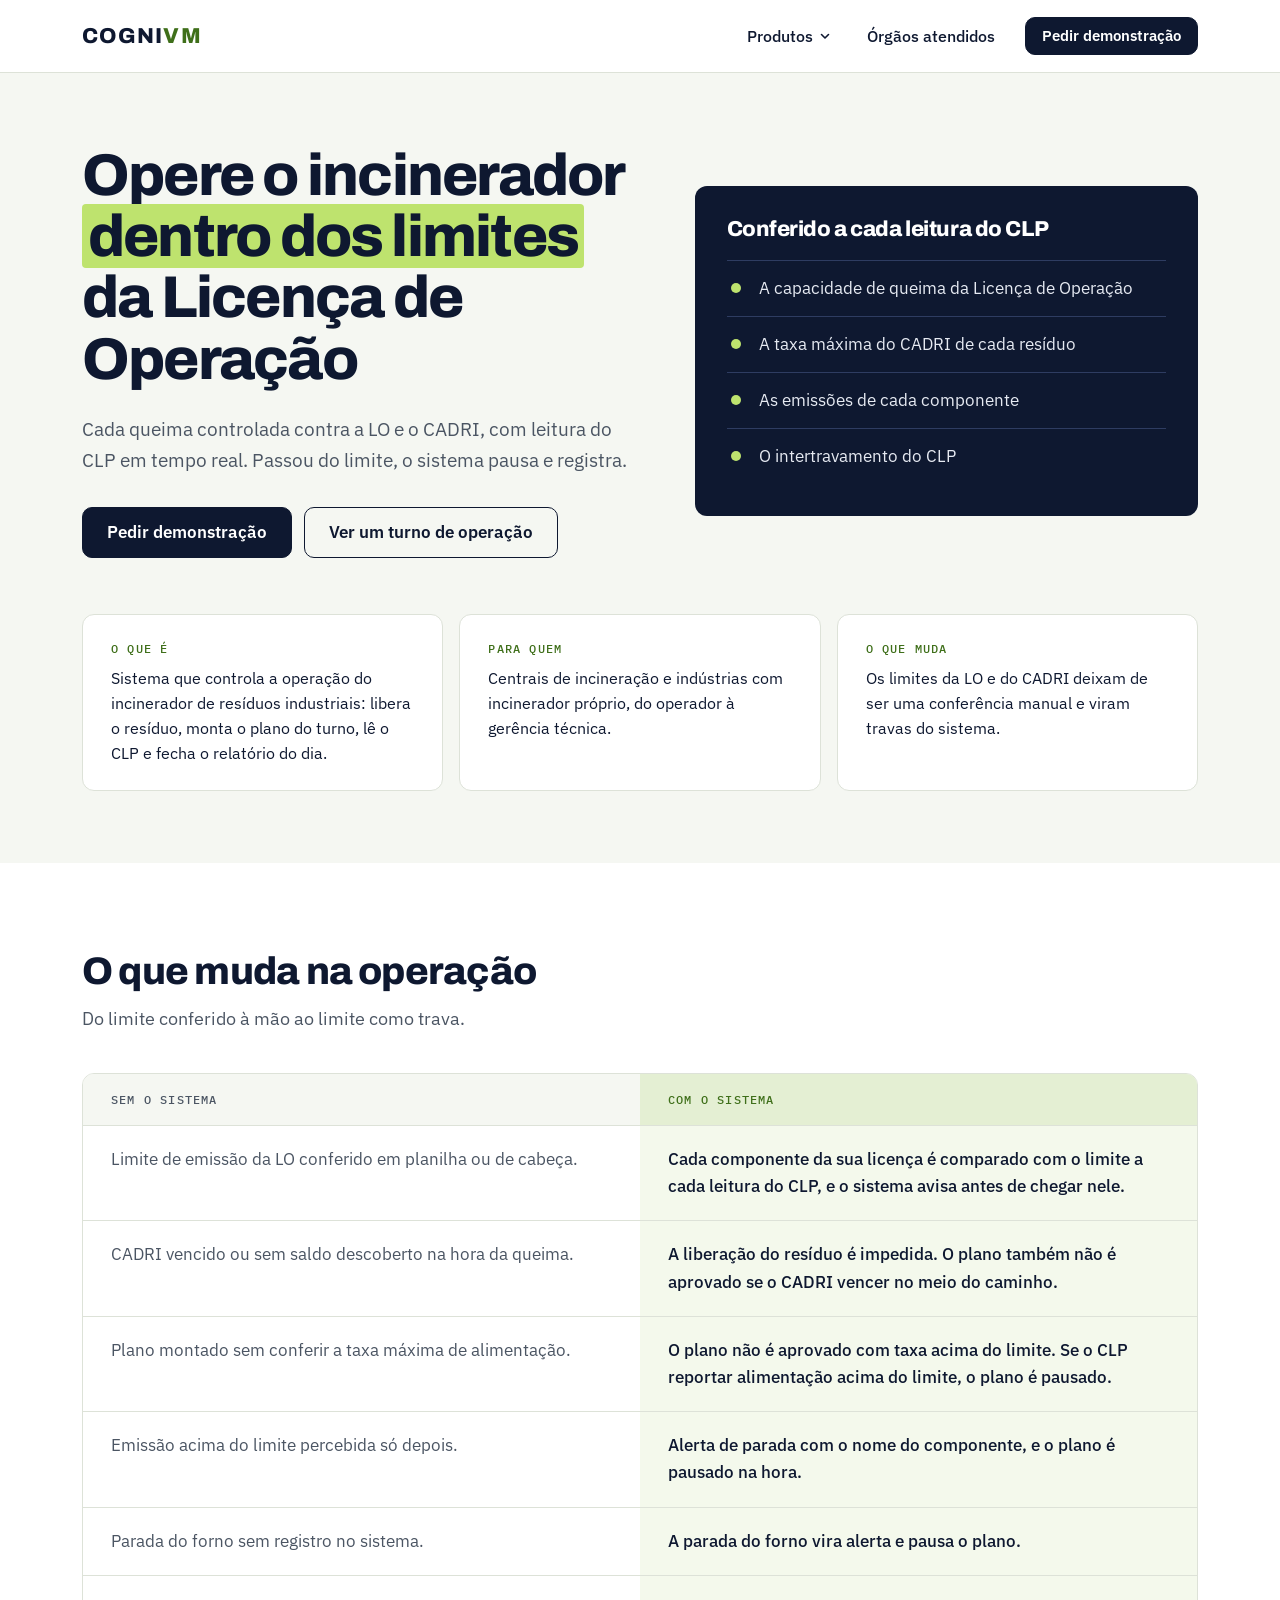
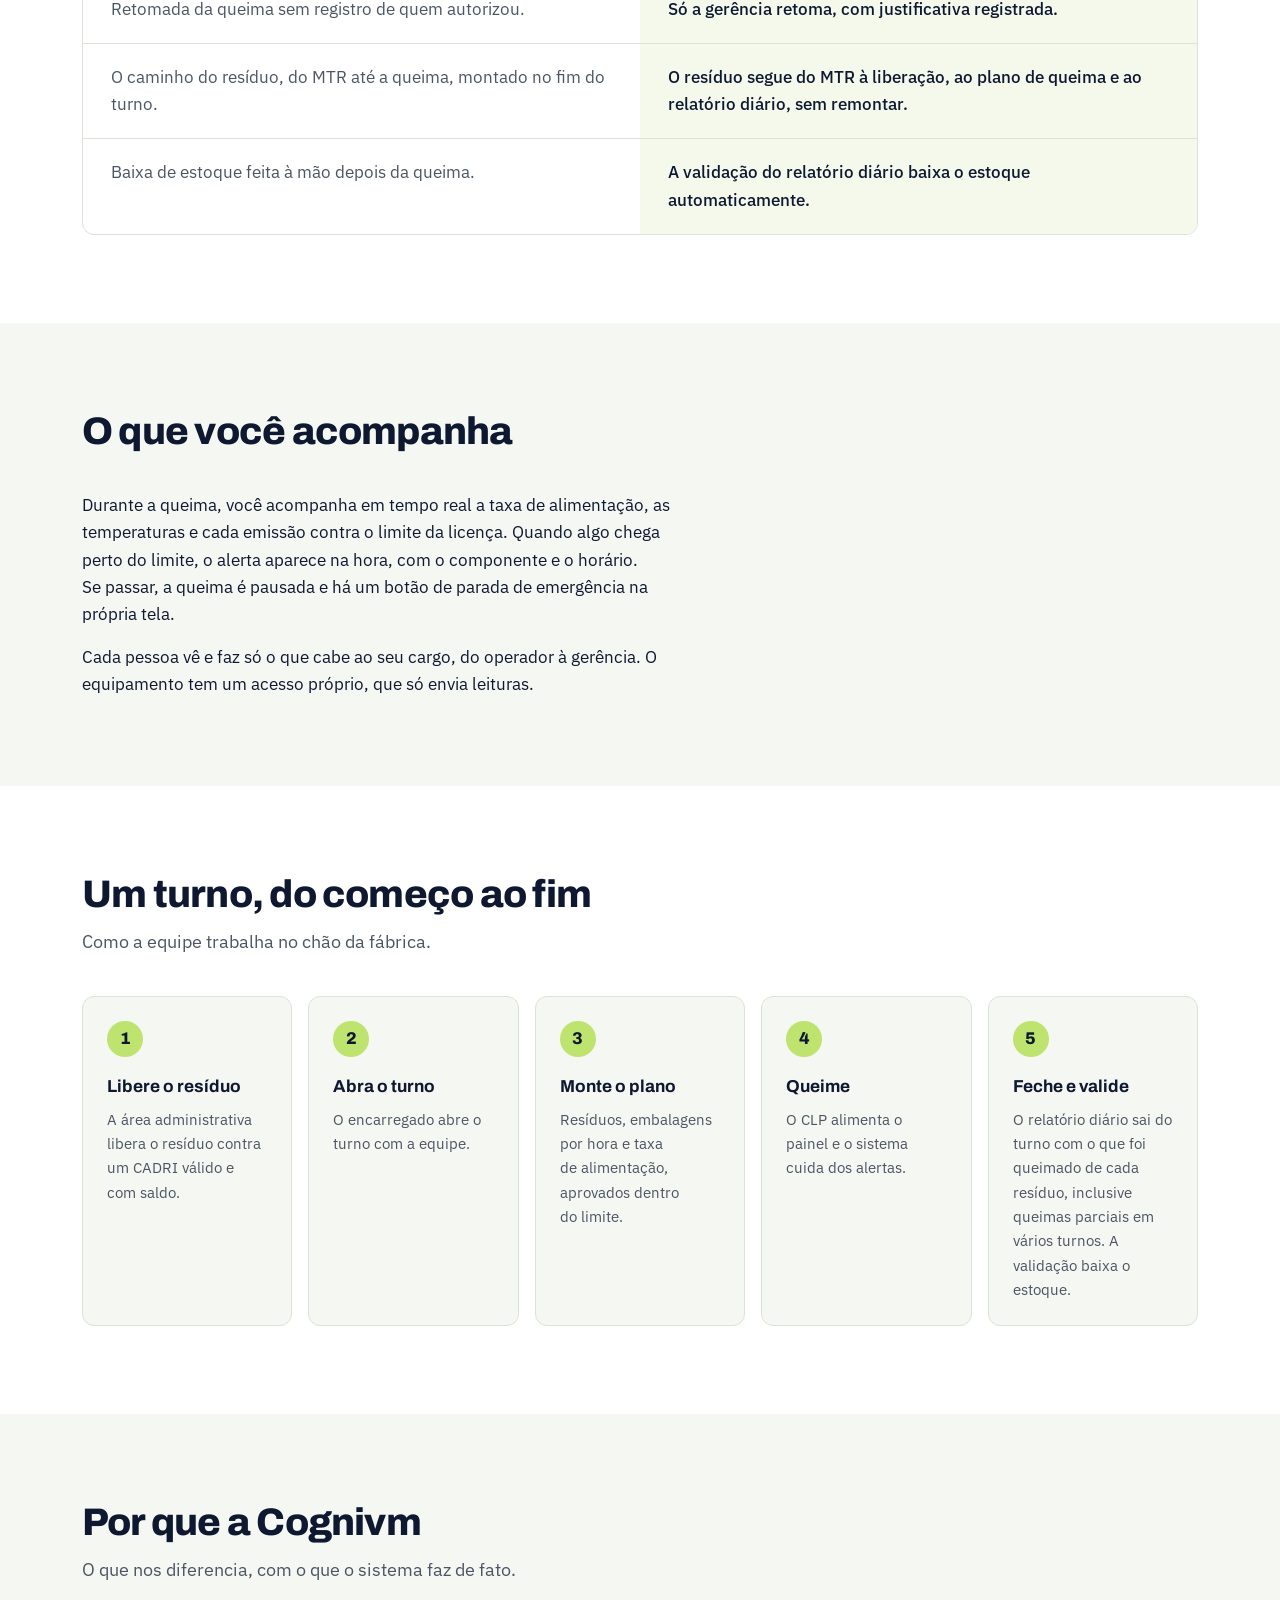
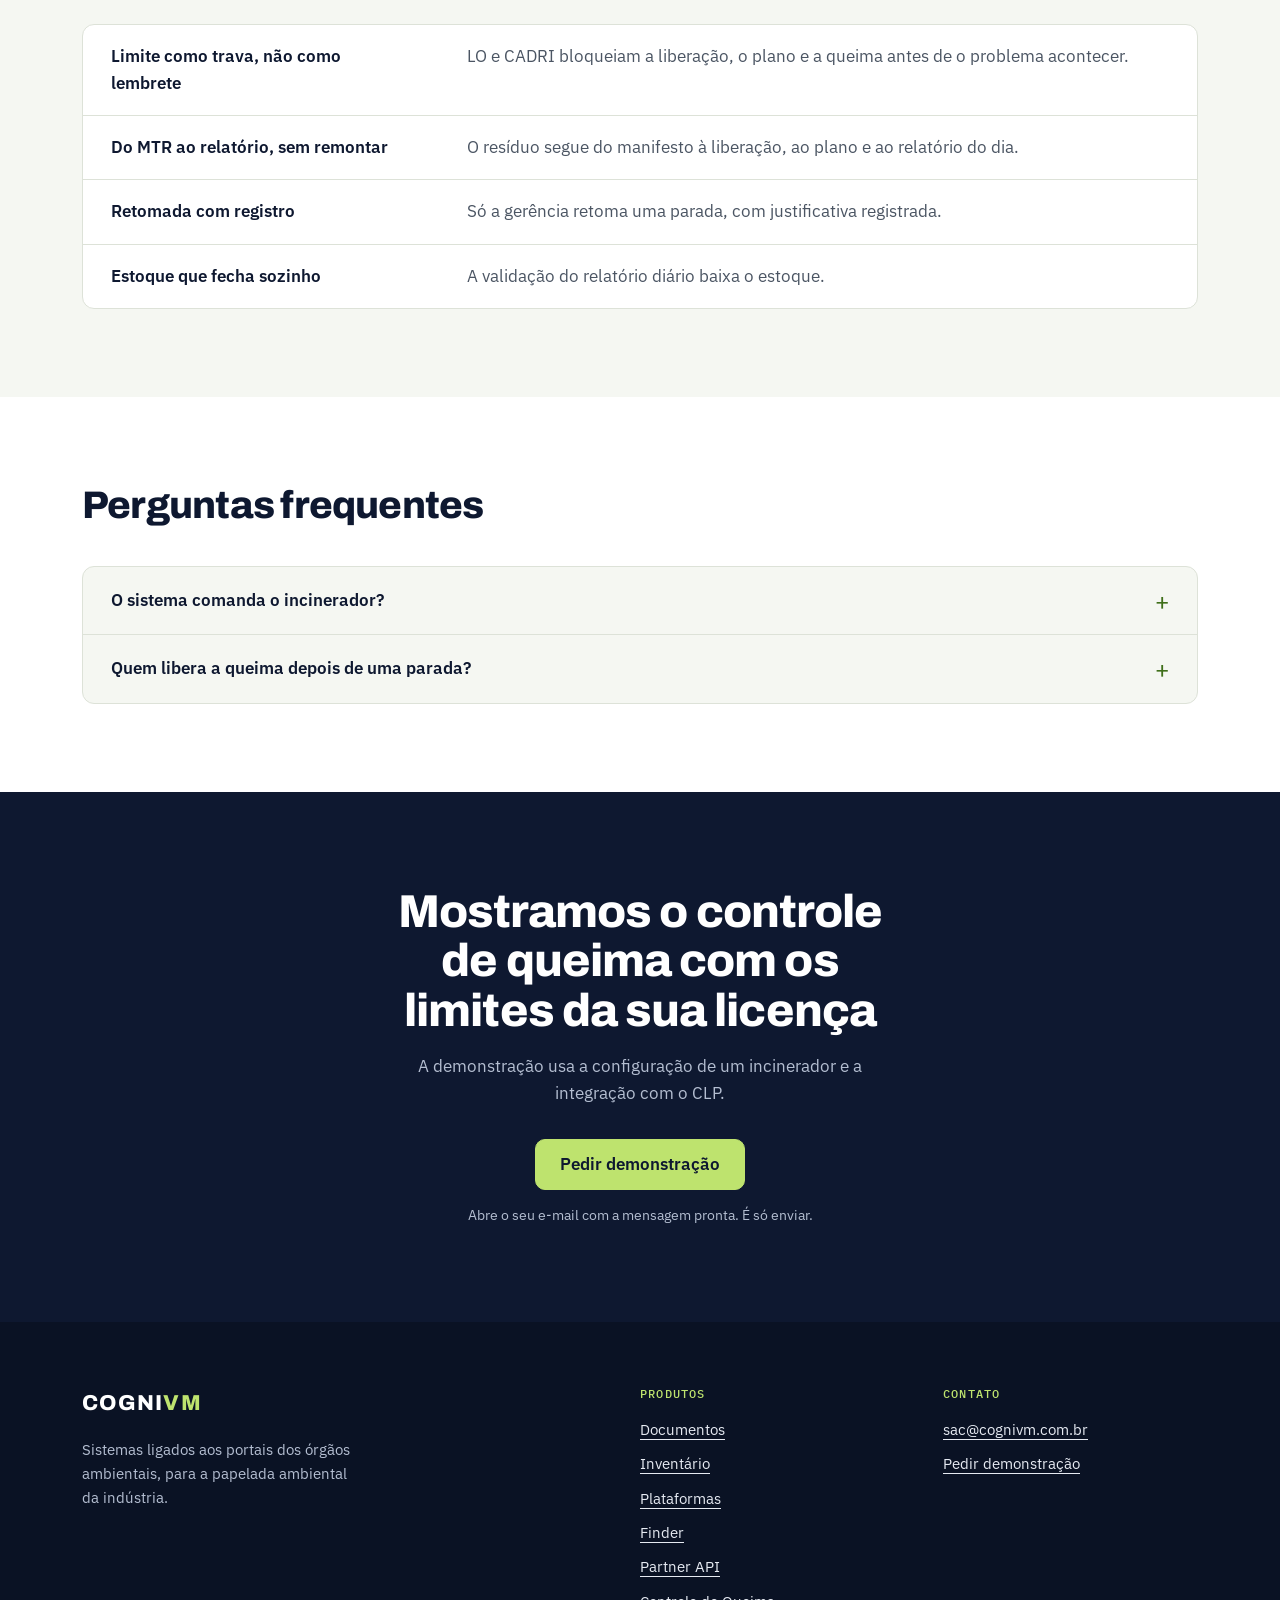
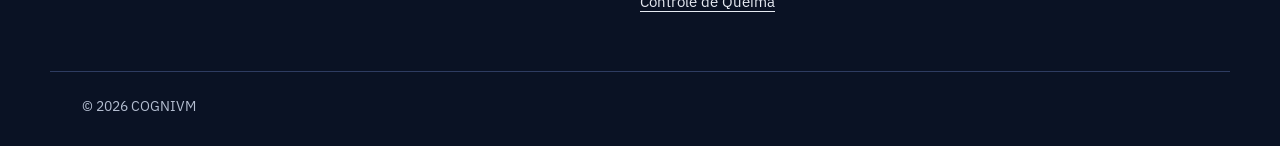
==== commit d6b3bdb7: "Adiciona a página Inventário Co-Authored-By: Claude Opus 5.5 <noreply@anthropic.com>" ====
--- a/controle-de-queima.html
+++ b/controle-de-queima.html
@@ -3,9 +3,12 @@
 <head>
     <meta charset="UTF-8">
     <meta name="viewport" content="width=device-width, initial-scale=1.0">
-    <title>Controle de Queima | COGNIVM</title>
+    <title>Controle de Queima: acompanhamento da incineração e da licença | COGNIVM</title>
     <meta name="description" content="Controle do processo de incineração: limites da LO, CADRI, leitura do CLP, alertas e relatório diário.">
     <link rel="stylesheet" href="site.css">
+    <link rel="icon" type="image/svg+xml" href="favicon.svg">
+    <link rel="icon" href="favicon.ico" sizes="48x48">
+    <link rel="apple-touch-icon" href="apple-touch-icon.png">
 </head>
 <body>
     <header class="site-nav">
@@ -18,6 +21,7 @@
                         <div class="mega" id="mega">
                             <ul>
                             <li><a href="documentos.html"><strong>Documentos</strong><span>MTR, CDF e DMR emitidos e controlados num só lugar</span></a></li>
+                            <li><a href="inventario.html"><strong>Inventário</strong><span>O resíduo recebido no MTR já entra no estoque</span></a></li>
                             <li><a href="plataformas.html"><strong>Plataformas</strong><span>O SINIR e seis estados numa tela só</span></a></li>
                             <li><a href="finder.html"><strong>Finder</strong><span>Licenças da CETESB acompanhadas sozinhas</span></a></li>
                             <li><a href="partner-api.html"><strong>Partner API</strong><span>Cadastro de empresas direto da Receita</span></a></li>
@@ -204,6 +208,7 @@
                 <h3>Produtos</h3>
                 <ul>
                         <li><a href="documentos.html">Documentos</a></li>
+                        <li><a href="inventario.html">Inventário</a></li>
                         <li><a href="plataformas.html">Plataformas</a></li>
                         <li><a href="finder.html">Finder</a></li>
                         <li><a href="partner-api.html">Partner API</a></li>
--- a/site.css
+++ b/site.css
@@ -220,8 +220,6 @@
 .product dt { font-family: var(--font-mono); font-weight: 500; font-size: 0.72rem; letter-spacing: 0.1em; text-transform: uppercase; color: var(--green); margin-bottom: 4px; }
 .product dd { font-size: 0.95rem; color: var(--muted); }
 .product .more { margin-top: auto; }
-.product--minor { background: var(--bg); border-style: dashed; }
-.product--minor .what { color: var(--muted); margin-bottom: 0; }
 
 /* ── Perguntas frequentes ── */
 .faq { background: var(--white); border: 1px solid var(--rule); border-radius: var(--radius); overflow: hidden; }
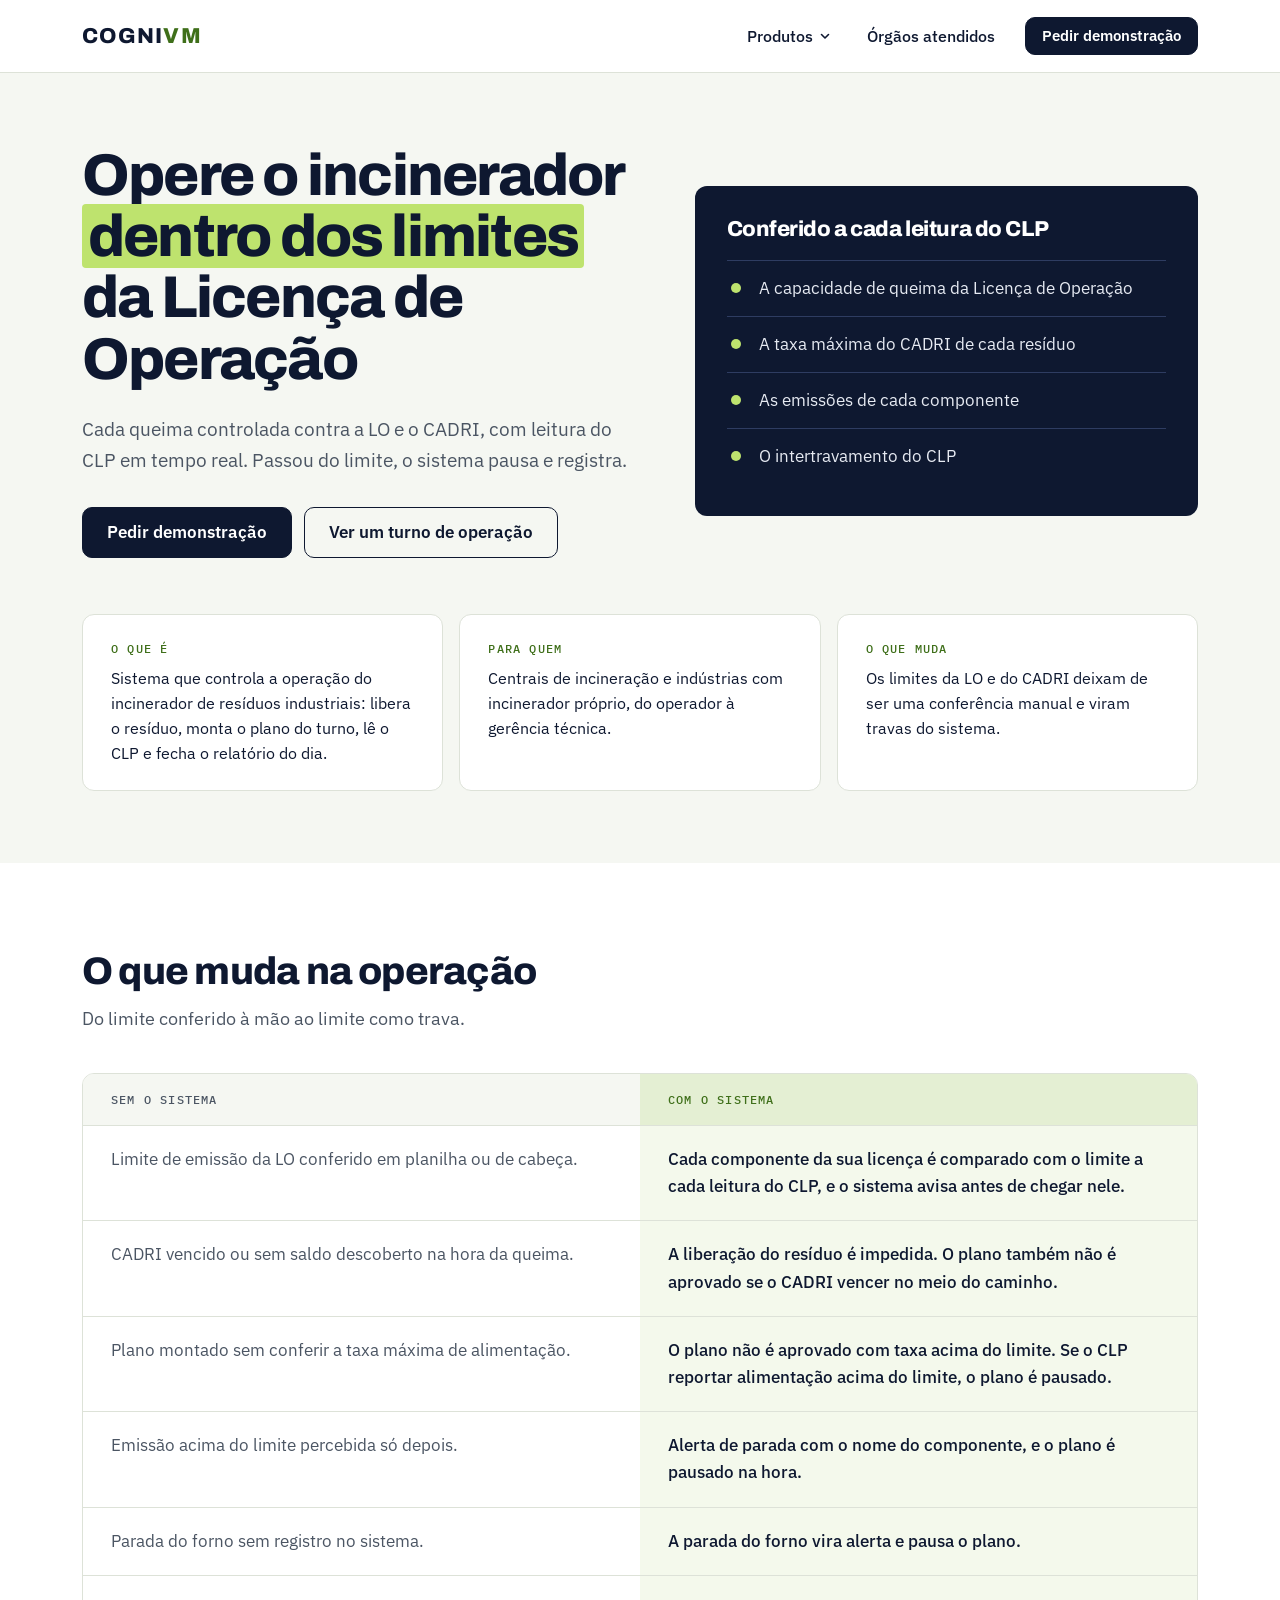
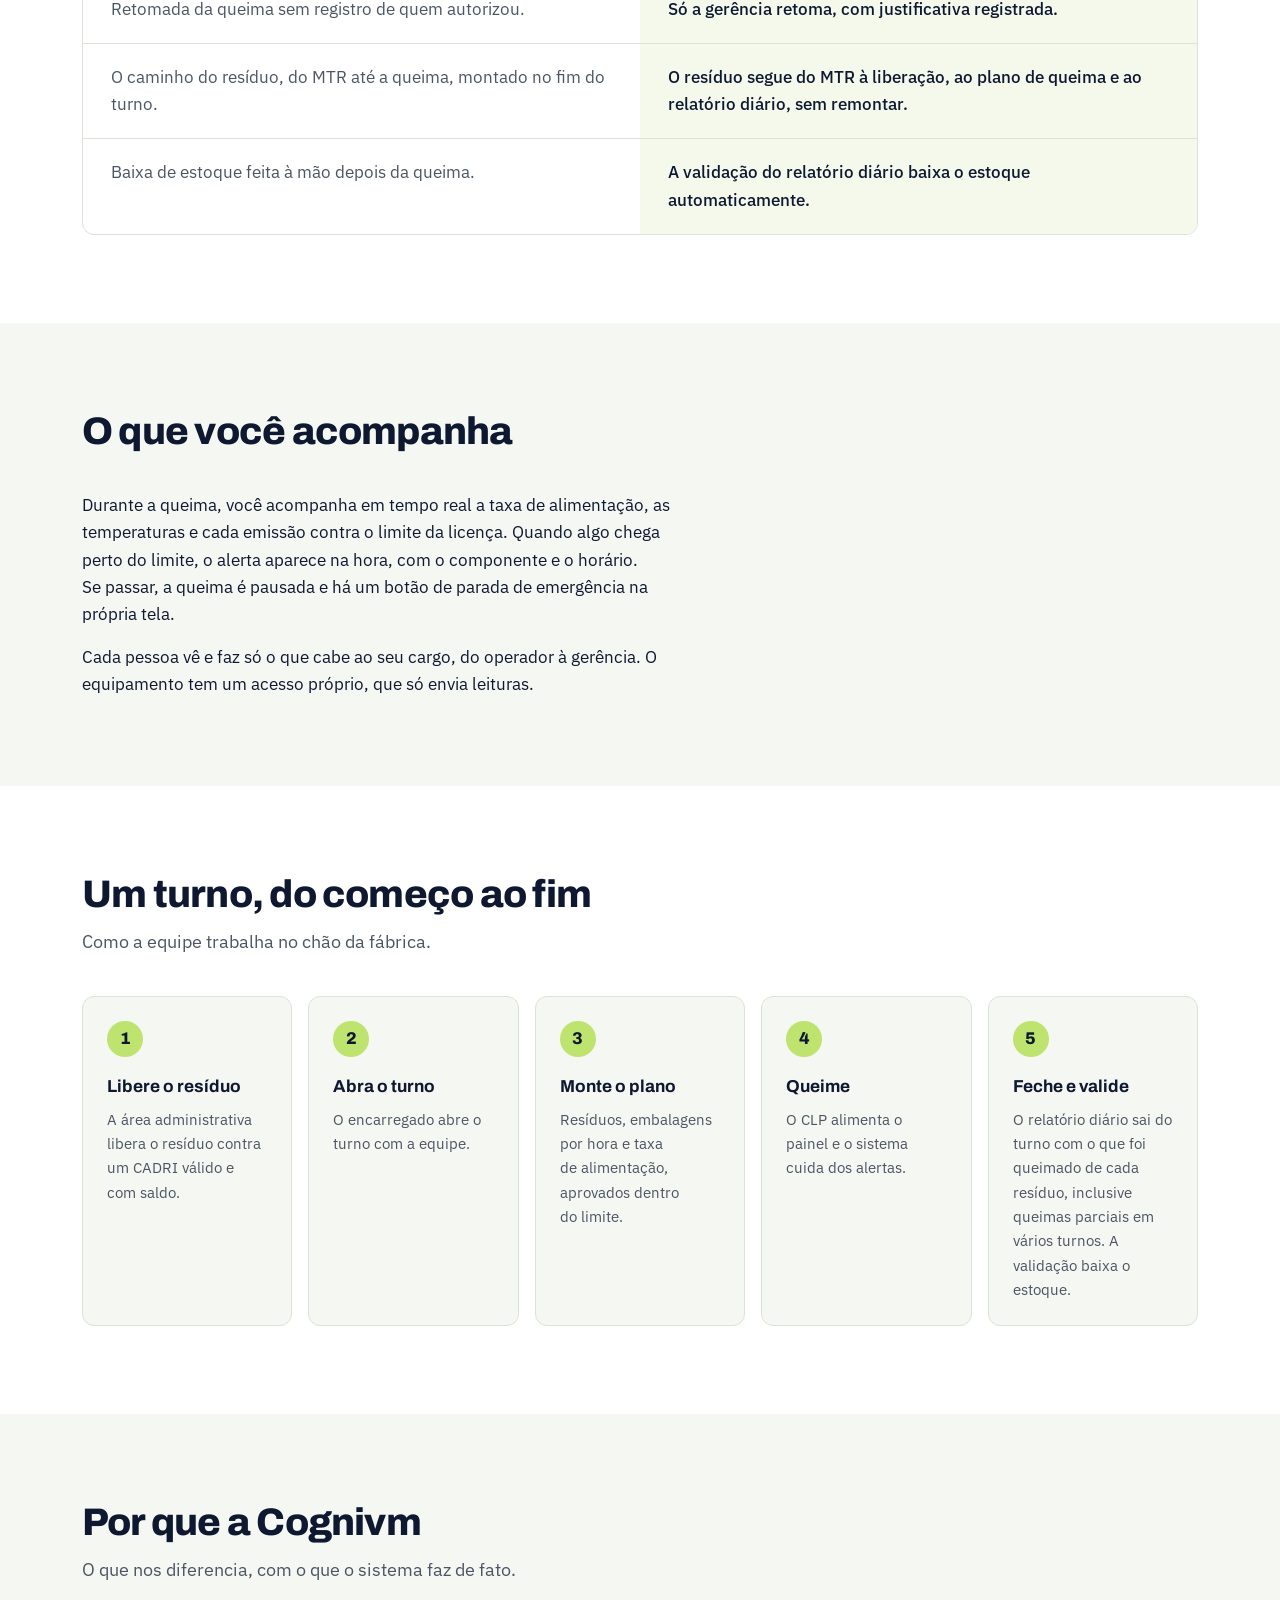
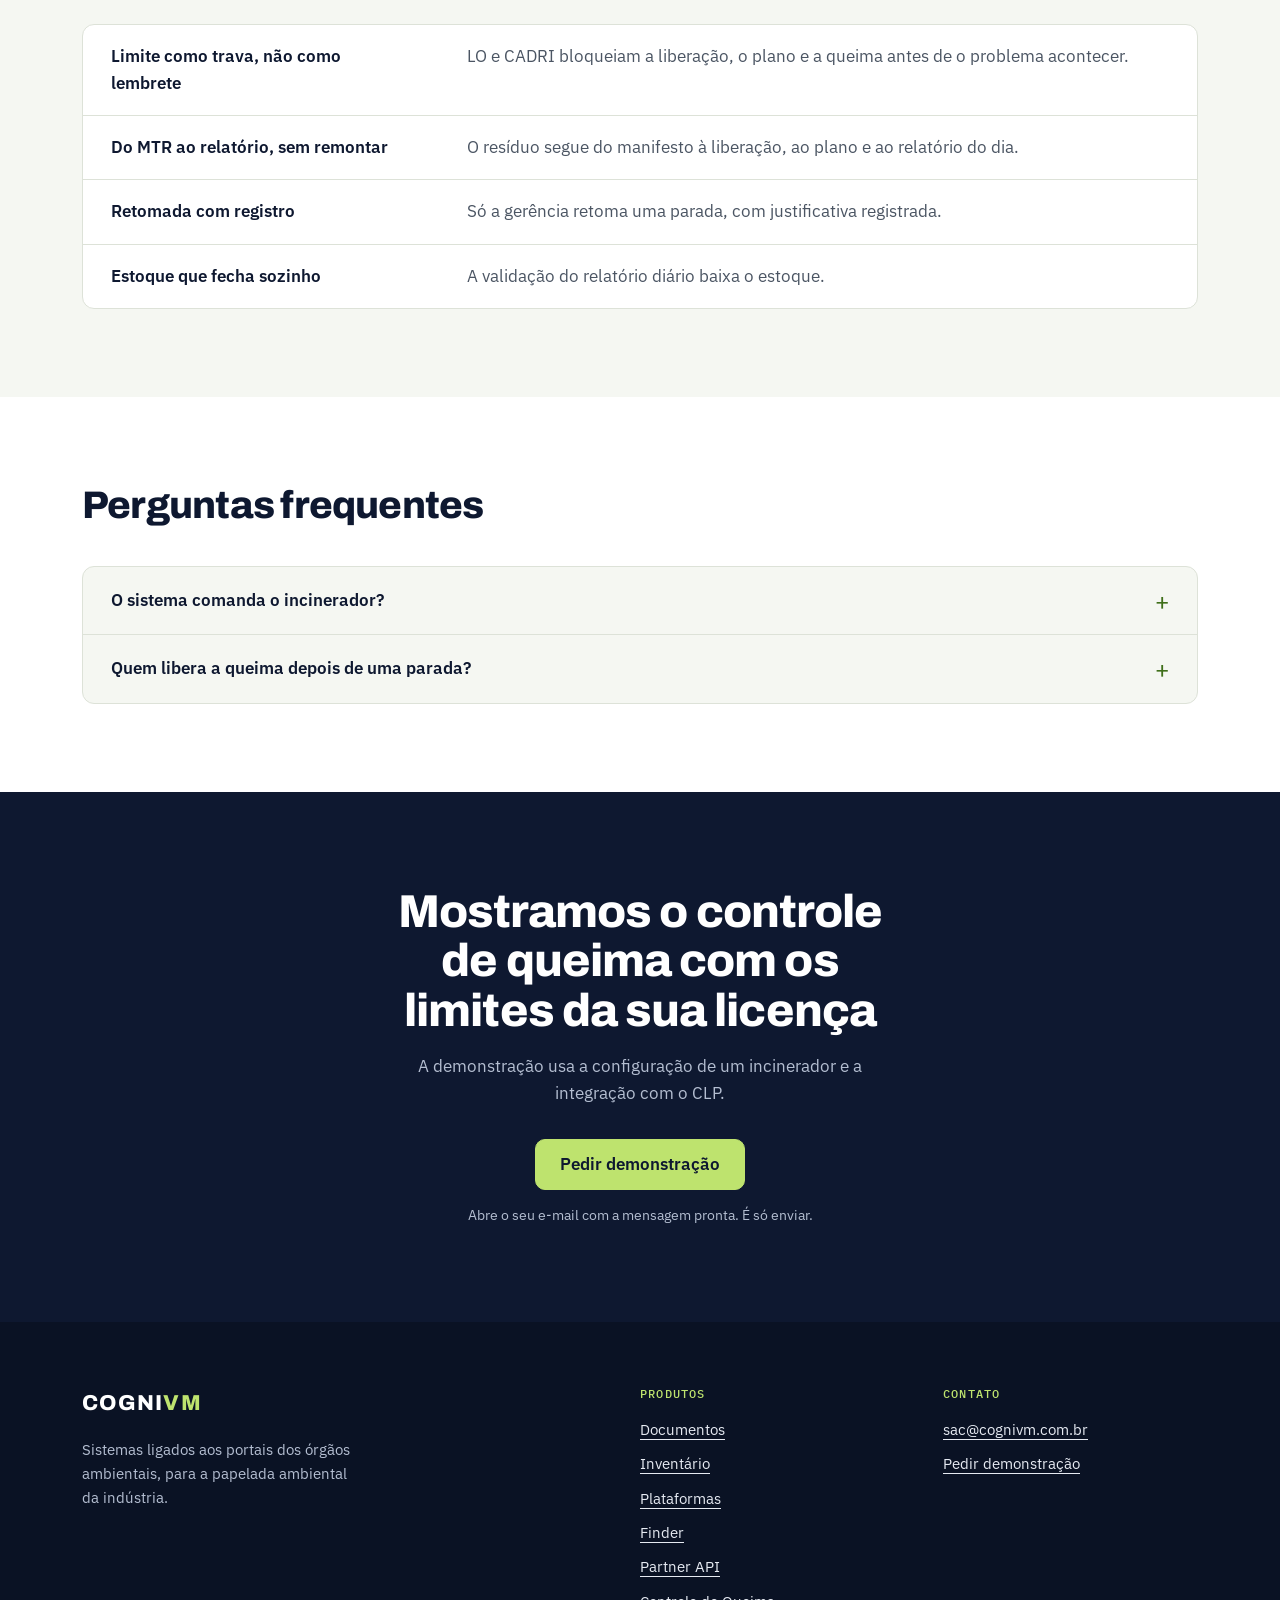
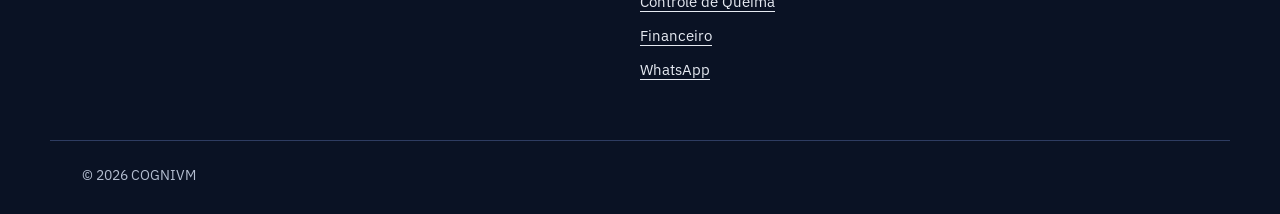
==== commit 0aeaec3c: "Adiciona as páginas Financeiro e WhatsApp Novos produtos no menu, no rodapé e na home: financeiro (N" ====
--- a/controle-de-queima.html
+++ b/controle-de-queima.html
@@ -26,6 +26,8 @@
                             <li><a href="finder.html"><strong>Finder</strong><span>Licenças da CETESB acompanhadas sozinhas</span></a></li>
                             <li><a href="partner-api.html"><strong>Partner API</strong><span>Cadastro de empresas direto da Receita</span></a></li>
                             <li><a href="controle-de-queima.html" aria-current="page"><strong>Controle de Queima</strong><span>O incinerador dentro dos limites da Licença de Operação</span></a></li>
+                            <li><a href="financeiro.html"><strong>Financeiro</strong><span>Nota fiscal, contas a receber e a pagar</span></a></li>
+                            <li><a href="whatsapp.html"><strong>WhatsApp</strong><span>As conversas da empresa ligadas aos documentos</span></a></li>
                             </ul>
                         </div>
                     </li>
@@ -213,6 +215,8 @@
                         <li><a href="finder.html">Finder</a></li>
                         <li><a href="partner-api.html">Partner API</a></li>
                         <li><a href="controle-de-queima.html">Controle de Queima</a></li>
+                        <li><a href="financeiro.html">Financeiro</a></li>
+                        <li><a href="whatsapp.html">WhatsApp</a></li>
                 </ul>
             </div>
             <div>
